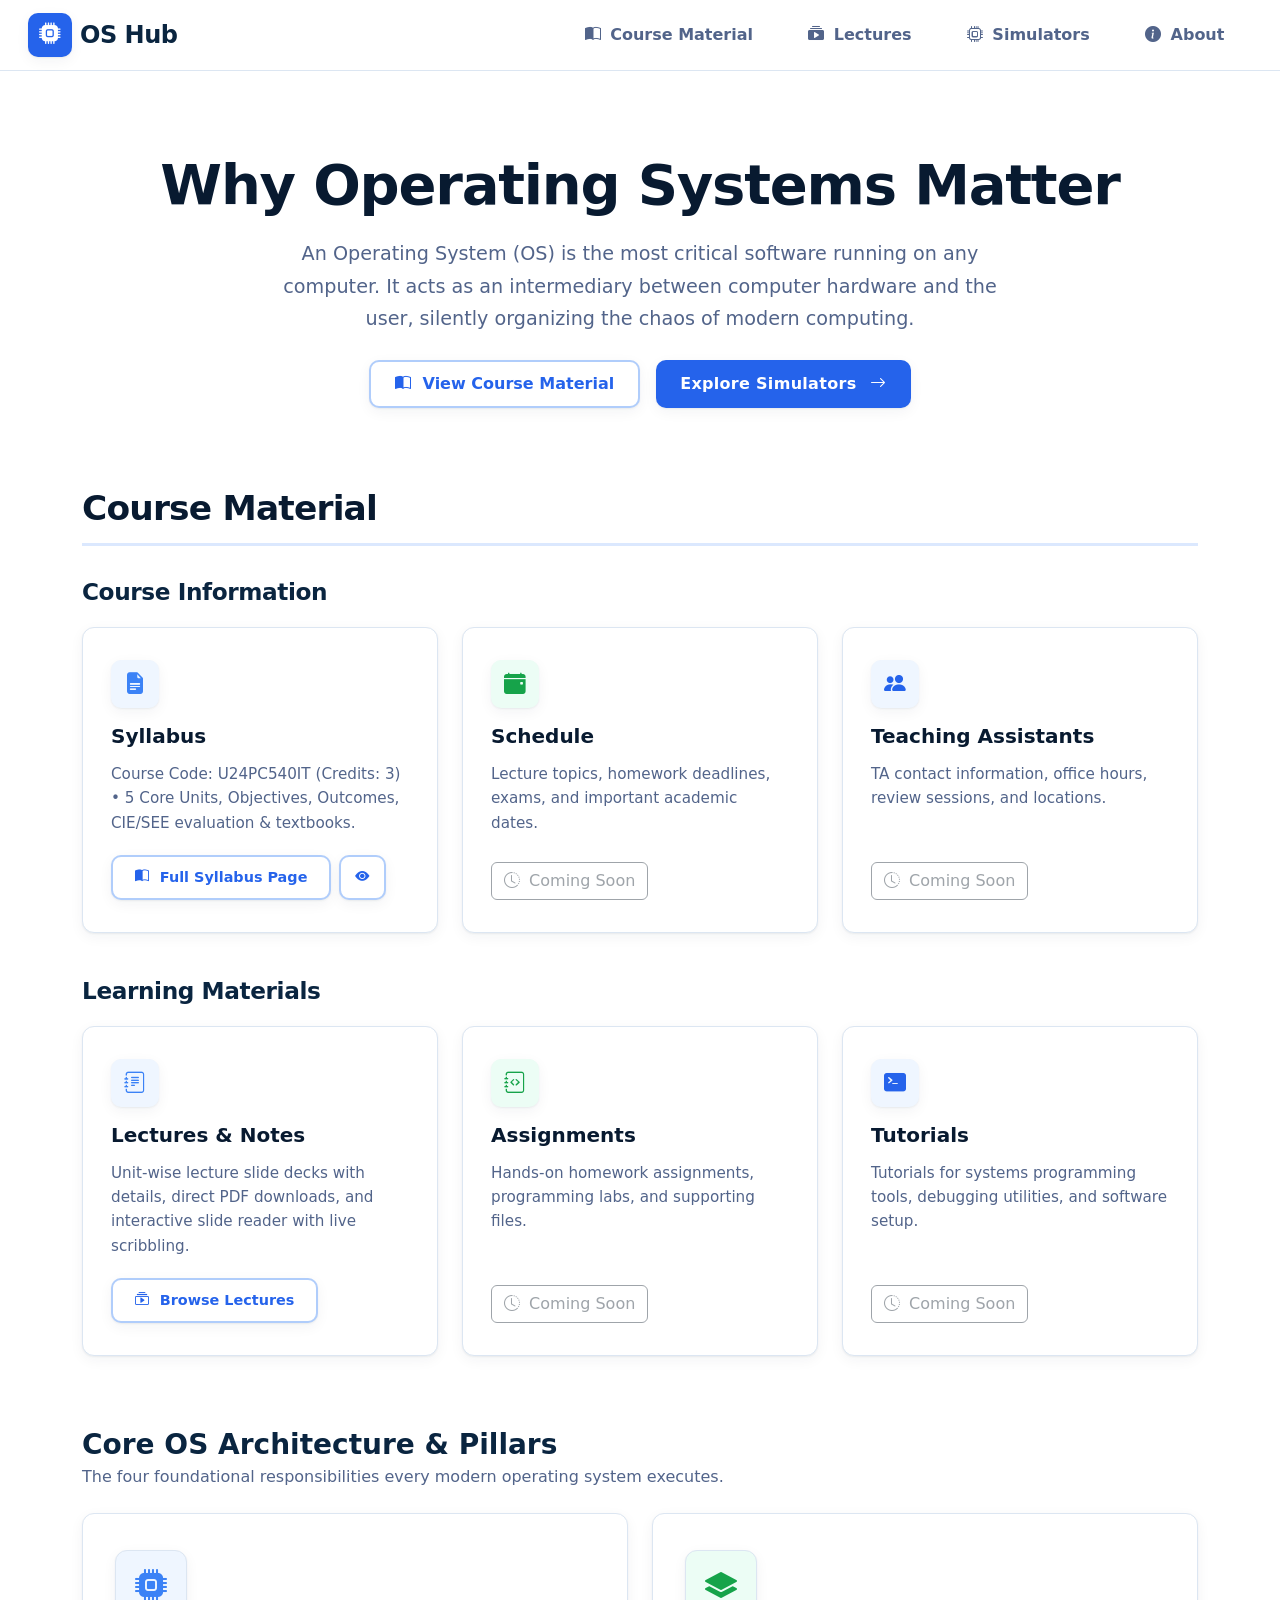
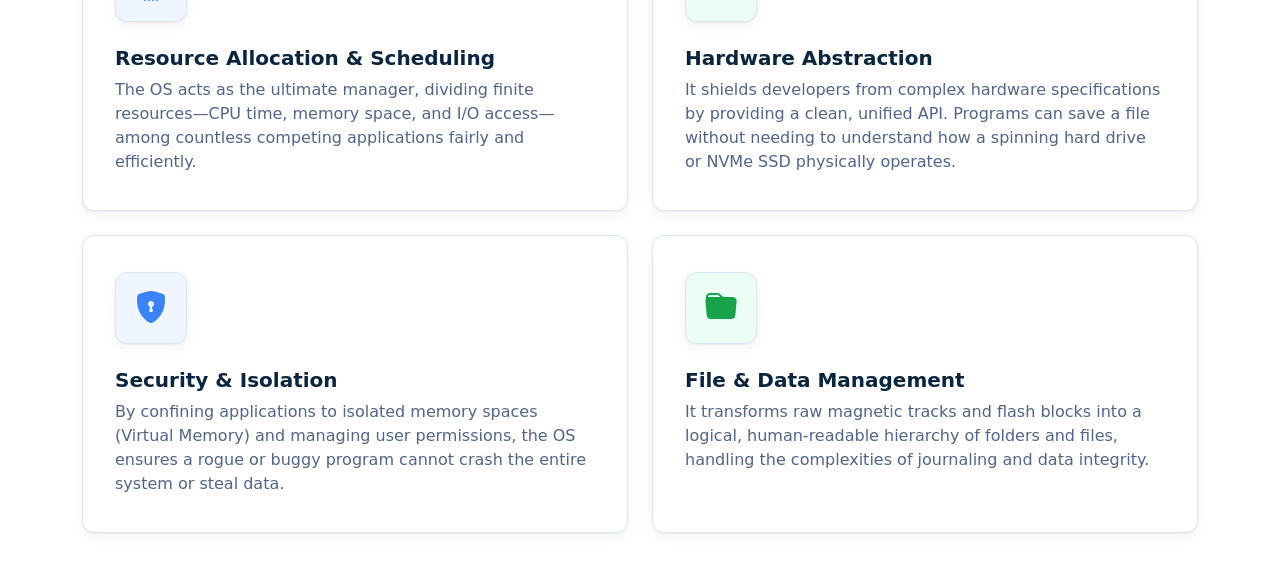
==== index.html @ 344d6582 "fix: keep master's About-modal rgba so the PR merges clean The merge normalized the nav commit's Abo" ====
<!DOCTYPE html>
<html lang="en">

<head>
    <meta charset="UTF-8">
    <meta name="viewport" content="width=device-width, initial-scale=1.0">
    <title>OS EduHub - Master Operating Systems</title>
    <!-- Bootstrap 5 CSS -->
    <link href="vendor/bootstrap/bootstrap.min.css" rel="stylesheet">
    <link rel="stylesheet" href="design.css">
    <!-- Bootstrap Icons -->
    <link rel="stylesheet" href="vendor/bootstrap-icons/bootstrap-icons.min.css">

    <!-- Google Fonts: Inter -->
    <link rel="preconnect" href="https://fonts.googleapis.com">
    <link rel="preconnect" href="https://fonts.gstatic.com" crossorigin>
    <link href="https://fonts.googleapis.com/css2?family=Plus+Jakarta+Sans:wght@400;500;600;700;800&display=swap" rel="stylesheet">

    <style>
        :root {
            /* Claymorphism Matte Pastel Palette */
            --clay-bg: #FFFFFF;
            --clay-surface: #ffffff;
            --clay-surface-soft: #F8FAFF;
            
            --clay-primary: #3B82F6;
            --clay-primary-light: #EFF6FF;
            --clay-primary-dark: #1D4ED8;
            
            --clay-mint: #16A34A;
            --clay-mint-light: #ECFDF5;
            --clay-mint-dark: #15803D;
            
            --clay-pink: #2563EB;
            --clay-pink-light: #EFF6FF;
            --clay-pink-dark: #1E40AF;
            
            --clay-purple: #2563EB;
            --clay-purple-light: #EFF6FF;
            
            --clay-amber: #2563EB;
            --clay-amber-light: #EFF6FF;

            --text-main: #0A2540;
            --text-muted: #52648A;

            /* Canonical Clay Shadows */
            --clay-shadow-card: 0 1px 2px rgba(10, 37, 64, 0.06), 0 4px 14px rgba(10, 37, 64, 0.05);

            --clay-shadow-card-hover: 0 1px 2px rgba(10, 37, 64, 0.06), 0 4px 14px rgba(10, 37, 64, 0.05);

            --clay-shadow-btn: 0 1px 2px rgba(10, 37, 64, 0.06), 0 4px 14px rgba(10, 37, 64, 0.05);

            --clay-shadow-btn-hover: 0 1px 2px rgba(10, 37, 64, 0.06), 0 4px 14px rgba(10, 37, 64, 0.05);

            --clay-shadow-btn-pressed: 0 1px 2px rgba(10, 37, 64, 0.06), 0 4px 14px rgba(10, 37, 64, 0.05);

            --clay-shadow-sunken: 0 1px 2px rgba(10, 37, 64, 0.06), 0 4px 14px rgba(10, 37, 64, 0.05);
        }

        body {
            background-color: var(--clay-bg);
            background-image: 
                none,
                none,
                none;
            background-attachment: fixed;
            font-family: 'Inter', 'Segoe UI', system-ui, -apple-system, sans-serif;
            min-height: 100vh;
            display: flex;
            flex-direction: column;
            margin: 0;
            padding: 0;
            color: var(--text-main);
        }

        /* Plush Rounded Clay Navbar */
        .glass-nav {
            background: #ffffff;
            border-radius: 0;
            margin: 0;
            max-width: none;
            padding: 0.85rem 2rem;
            border: none;
            border-bottom: 1px solid #DCE6F2;
            box-shadow: none;
            position: sticky;
            top: 0;
            z-index: 1000;
        }

        .brand-icon {
            background: #2563EB;
            color: #ffffff;
            width: 44px;
            height: 44px;
            border-radius: 10px;
            display: inline-flex;
            align-items: center;
            justify-content: center;
            font-size: 1.35rem;
            box-shadow: 0 1px 2px rgba(10, 37, 64, 0.06), 0 4px 14px rgba(10, 37, 64, 0.05);
        }

                .brand-text {
            font-weight: 800;
            color: #0A2540;
            letter-spacing: -0.5px;
        }

        .glass-nav-toggler {
            background: #F8FAFF;
            border: 1px solid #DCE6F2;
            border-radius: 10px;
            padding: 0.45rem 0.75rem;
            color: #2563EB;
            display: inline-flex;
            align-items: center;
            justify-content: center;
            box-shadow: 0 1px 2px rgba(10, 37, 64, 0.06), 0 4px 14px rgba(10, 37, 64, 0.05);
            transition: all 0.2s cubic-bezier(0.2, 0, 0, 1);
        }

        .glass-nav-toggler:hover, .glass-nav-toggler:focus {
            transform: translateY(-2px);
            background: #ffffff;
            color: #1D4ED8;
            box-shadow: 0 1px 2px rgba(10, 37, 64, 0.06), 0 4px 14px rgba(10, 37, 64, 0.05);
            outline: none;
        }

        .nav-pills .nav-link {
            color: var(--text-muted);
            font-weight: 700;
            border-radius: 10px;
            padding: 0.6rem 1.35rem;
            transition: all 0.25s cubic-bezier(0.2, 0, 0, 1);
            margin: 0 0.25rem;
            cursor: pointer;
            border: 2px solid transparent;
            background: transparent;
        }

        .nav-pills .nav-link:hover {
            color: #2563EB;
            background: #F8FAFF;
            box-shadow: 0 1px 2px rgba(10, 37, 64, 0.06), 0 4px 14px rgba(10, 37, 64, 0.05);
            transform: translateY(-2px);
        }

        .nav-pills .nav-link.active {
            background: #2563EB;
            color: #ffffff;
            border: 1px solid #DCE6F2;
            box-shadow: 0 1px 2px rgba(10, 37, 64, 0.06), 0 4px 14px rgba(10, 37, 64, 0.05);
            transform: translateY(-2px);
        }

        /* Plush Clay Cards */
        .glass-card {
            background: var(--clay-surface);
            border-radius: 12px;
            padding: 2.25rem 2rem;
            border: 1px solid #DCE6F2;
            box-shadow: 0 1px 2px rgba(10, 37, 64, 0.06), 0 4px 14px rgba(10, 37, 64, 0.05);
            height: 100%;
            display: flex;
            flex-direction: column;
            position: relative;
            overflow: hidden;
            transition: all 0.35s cubic-bezier(0.2, 0, 0, 1);
        }

        .glass-card.interactive:hover {
            transform: translateY(-2px);
            box-shadow: 0 2px 4px rgba(10, 37, 64, 0.08), 0 10px 24px rgba(10, 37, 64, 0.09);
            cursor: pointer;
        }

        /* Tactile Clay Buttons */
        .glass-btn-primary {
            background: #2563EB;
            color: #ffffff;
            border: none;
            border-radius: 10px;
            padding: 0.75rem 1.6rem;
            font-weight: 700;
            letter-spacing: 0.3px;
            box-shadow: 0 1px 2px rgba(10, 37, 64, 0.06), 0 4px 14px rgba(10, 37, 64, 0.05);
            transition: all 0.25s cubic-bezier(0.2, 0, 0, 1);
            width: 100%;
            display: inline-flex;
            align-items: center;
            justify-content: center;
        }

        .glass-btn-primary:hover {
            background: #1D4ED8;
            color: #ffffff;
            transform: translateY(-2px);
            box-shadow: 0 1px 2px rgba(10, 37, 64, 0.06), 0 4px 14px rgba(10, 37, 64, 0.05);
        }

        .glass-btn-primary:active {
            transform: translateY(2px) scale(0.97);
            box-shadow: 0 1px 2px rgba(10, 37, 64, 0.06), 0 4px 14px rgba(10, 37, 64, 0.05);
        }

        /* Sunken Tactile Locked Button */
        .glass-btn-locked {
            background: #FFFFFF;
            border: none;
            color: #7A8DB0;
            border-radius: 10px;
            padding: 0.75rem 1.6rem;
            font-weight: 700;
            width: 100%;
            box-shadow: 0 1px 2px rgba(10, 37, 64, 0.06), 0 4px 14px rgba(10, 37, 64, 0.05);
            pointer-events: none;
        }

        /* Puffy Clay Icon Containers */
        .card-icon-container {
            width: 72px;
            height: 72px;
            border-radius: 12px;
            display: flex;
            align-items: center;
            justify-content: center;
            font-size: 2rem;
            margin-bottom: 1.5rem;
            box-shadow: 0 1px 2px rgba(10, 37, 64, 0.06), 0 4px 14px rgba(10, 37, 64, 0.05);
            border: 1px solid #DCE6F2;
            transition: transform 0.3s cubic-bezier(0.2, 0, 0, 1);
        }

        .glass-card:hover .card-icon-container {
            transform: scale(1) rotate(-3deg);
        }

        .icon-blue {
            background: var(--clay-primary-light);
            color: var(--clay-primary);
        }

        .icon-green {
            background: var(--clay-mint-light);
            color: var(--clay-mint);
        }

        .icon-pink {
            background: var(--clay-pink-light);
            color: var(--clay-pink);
        }

        .icon-purple {
            background: var(--clay-purple-light);
            color: var(--clay-purple);
        }

        .icon-amber {
            background: var(--clay-amber-light);
            color: var(--clay-amber);
        }

        /* Inflated Clay Pill Badge */
        .badge-coming-soon {
            background: var(--clay-pink-light);
            color: var(--clay-pink-dark);
            border: none;
            font-size: 0.72rem;
            padding: 0.45rem 0.95rem;
            border-radius: 9999px;
            font-weight: 800;
            letter-spacing: 0.6px;
            text-transform: uppercase;
            box-shadow: 0 1px 2px rgba(10, 37, 64, 0.06), 0 4px 14px rgba(10, 37, 64, 0.05);
        }

        /* SPA Transitions */
        .spa-section {
            animation: fadeIn 0.4s ease-out;
        }

        @keyframes fadeIn {
            from {
                opacity: 0;
                transform: translateY(15px);
            }
            to {
                opacity: 1;
                transform: translateY(0);
            }
        }

        /* Hero Section */
        .hero-section {
            padding: 3.5rem 1rem 3rem;
            text-align: center;
        }

        .hero-title {
            font-weight: 900;
            color: #081A30;
            letter-spacing: -1.2px;
            margin-bottom: 1.25rem;
        }

        .hero-subtitle {
            color: var(--text-muted);
            font-size: 1.2rem;
            max-width: 720px;
            margin: 0 auto;
            line-height: 1.7;
        }

        /* Plush Clay Modal */
        .glass-modal-content {
            background: #ffffff;
            border-radius: 12px;
            border: 1px solid #DCE6F2;
            box-shadow: 0 1px 2px rgba(10, 37, 64, 0.06), 0 4px 14px rgba(10, 37, 64, 0.05);
        }

        .modal-backdrop.show {
            opacity: 0.35;
        }

        /* Mobile Navbar & Responsive Enhancements */
        @media (max-width: 991.98px) {
            .glass-nav {
                margin: 0;
                padding: 0.55rem 1rem;
                border-radius: 0;
                border: none;
                border-bottom: 1px solid #DCE6F2;
                box-shadow: none;
            }

            .navbar-collapse {
                background: #ffffff;
                border: 2px solid rgba(37, 99, 235, 0.12);
                border-radius: 10px;
                padding: 0.85rem;
                margin-top: 0.75rem;
                box-shadow: 0 1px 2px rgba(10, 37, 64, 0.06), 0 4px 14px rgba(10, 37, 64, 0.05);
            }

            .nav-pills {
                display: flex;
                flex-direction: column;
                gap: 0.35rem;
                width: 100%;
            }

            .nav-pills .nav-link {
                width: 100%;
                text-align: left;
                padding: 0.7rem 1rem;
                border-radius: 10px;
                display: flex;
                align-items: center;
                font-size: 0.93rem;
                margin: 0;
                background: #F8FAFF;
                box-shadow: 0 1px 2px rgba(10, 37, 64, 0.06), 0 4px 14px rgba(10, 37, 64, 0.05);
                color: #3E4F6E;
                border: 2px solid transparent;
                transform: none !important;
                transition: background 0.18s ease, color 0.18s ease;
            }

            .nav-pills .nav-link:hover {
                background: #EFF6FF;
                color: #2563EB;
                box-shadow: 0 1px 2px rgba(10, 37, 64, 0.06), 0 4px 14px rgba(10, 37, 64, 0.05);
                transform: none !important;
            }

            .nav-pills .nav-link.active {
                background: #2563EB;
                color: #ffffff;
                border-color: transparent;
                box-shadow: 0 1px 2px rgba(10, 37, 64, 0.06), 0 4px 14px rgba(10, 37, 64, 0.05);
                transform: none !important;
            }

            .nav-pills .nav-link i {
                font-size: 1.1rem;
                margin-right: 0.65rem !important;
                width: 22px;
                text-align: center;
                flex-shrink: 0;
            }

            .nav-pills .nav-item:last-child a.btn {
                width: 100%;
                justify-content: center;
                border-radius: 10px;
                padding: 0.7rem 1rem;
                margin-top: 0.25rem;
            }
        }

        @media (max-width: 575.98px) {
            .glass-nav {
                margin: 0;
                padding: 0.55rem 1rem;
                border-radius: 0;
                border: none;
                border-bottom: 1px solid #DCE6F2;
                box-shadow: none;
            }

            .brand-text {
                font-size: 1.1rem;
            }

            .brand-icon {
                width: 38px;
                height: 38px;
                font-size: 1.15rem;
                border-radius: 8px;
            }
        }

        /* ========================================= */
        /* Course Material Academic Hierarchy Styles */
        /* ========================================= */
        .level2 {
            margin-top: 2rem;
            margin-bottom: 3.5rem;
        }

        .level2 > h2.anchored {
            font-size: 2.15rem;
            font-weight: 800;
            color: #081A30;
            letter-spacing: -0.8px;
            margin-bottom: 2rem;
            display: flex;
            align-items: center;
            position: relative;
            padding-bottom: 0.85rem;
            border-bottom: 3px solid rgba(59, 130, 246, 0.18);
        }

        .level3 {
            margin-bottom: 2.75rem;
        }

        .level3 > h3.anchored {
            font-size: 1.45rem;
            font-weight: 800;
            color: #0A2540;
            margin-bottom: 1.35rem;
            display: flex;
            align-items: center;
            letter-spacing: -0.4px;
        }

        .anchored .anchorjs-link {
            opacity: 0;
            text-decoration: none;
            color: var(--clay-primary);
            font-size: 0.8em;
            margin-left: 0.45rem;
            transition: all 0.2s ease;
            display: inline-flex;
            align-items: center;
            justify-content: center;
        }

        .anchored:hover .anchorjs-link {
            opacity: 0.75;
        }

        .anchored .anchorjs-link:hover {
            opacity: 1;
            transform: scale(1.2);
            color: var(--clay-primary-dark);
        }

        /* CSS Grid layout for .grid and .g-col-* */
        .grid {
            display: grid;
            grid-template-columns: repeat(12, 1fr);
            gap: 1.5rem;
        }

        .g-col-12 {
            grid-column: span 12;
        }

        @media (min-width: 768px) {
            .g-col-md-4 {
                grid-column: span 4;
            }
            .g-col-md-6 {
                grid-column: span 6;
            }
        }

        /* Course Item Card (.level4) */
        .level4 {
            background: var(--clay-surface);
            border-radius: 12px;
            padding: 2rem 1.75rem;
            border: 1px solid #DCE6F2;
            box-shadow: 0 1px 2px rgba(10, 37, 64, 0.06), 0 4px 14px rgba(10, 37, 64, 0.05);
            transition: all 0.35s cubic-bezier(0.2, 0, 0, 1);
            position: relative;
            height: 100%;
        }

        .level4:hover {
            transform: translateY(-6px);
            box-shadow: 0 2px 4px rgba(10, 37, 64, 0.08), 0 10px 24px rgba(10, 37, 64, 0.09);
        }

        .level4 h4.anchored {
            font-size: 1.25rem;
            font-weight: 800;
            color: #081A30;
            margin-bottom: 0.85rem;
            display: flex;
            align-items: center;
            gap: 0.5rem;
        }

        .level4 p {
            color: var(--text-muted);
            font-size: 0.95rem;
            line-height: 1.6;
            margin-bottom: 1.25rem;
        }

        /* Tactile Clay Outline Button (.btn-outline-primary) */
        .btn-outline-primary {
            border: 2px solid rgba(59, 130, 246, 0.4);
            color: #2563EB;
            background: #ffffff;
            border-radius: 10px;
            font-weight: 700;
            font-size: 0.9rem;
            padding: 0.6rem 1.35rem;
            box-shadow: 0 1px 2px rgba(10, 37, 64, 0.06), 0 4px 14px rgba(10, 37, 64, 0.05);
            transition: all 0.25s cubic-bezier(0.2, 0, 0, 1);
            text-decoration: none;
            display: inline-flex;
            align-items: center;
            gap: 0.45rem;
        }

        .btn-outline-primary:hover,
        .btn-outline-primary:focus {
            background: #2563EB;
            border-color: #2563EB;
            color: #ffffff;
            transform: translateY(-2px);
            box-shadow: 0 1px 2px rgba(10, 37, 64, 0.06), 0 4px 14px rgba(10, 37, 64, 0.05);
        }

        .btn-outline-primary:active {
            transform: translateY(1px);
            box-shadow: 0 1px 2px rgba(10, 37, 64, 0.06), 0 4px 14px rgba(10, 37, 64, 0.05);
        }

        .course-card-icon {
            width: 48px;
            height: 48px;
            border-radius: 10px;
            display: inline-flex;
            align-items: center;
            justify-content: center;
            font-size: 1.35rem;
            margin-bottom: 1.25rem;
            box-shadow: 0 1px 2px rgba(10, 37, 64, 0.06), 0 4px 14px rgba(10, 37, 64, 0.05);
        }

        .badge-academic-tag {
            font-size: 0.72rem;
            text-transform: uppercase;
            letter-spacing: 0.5px;
            font-weight: 800;
            padding: 0.35rem 0.75rem;
            border-radius: 9999px;
            background: var(--clay-primary-light);
            color: var(--clay-primary-dark);
            margin-left: auto;
        }

        .modal-body h6 {
            color: #081A30;
            font-weight: 700;
            margin-top: 1rem;
            margin-bottom: 0.5rem;
        }
    </style>
</head>

<body>

    <!-- Header / Navbar -->
    <nav class="navbar navbar-expand-lg glass-nav sticky-top py-2 px-3 mb-4">
        <div class="container-fluid max-w-7xl">
            <a class="navbar-brand d-flex align-items-center gap-2" href="#" onclick="navigateTo('home-section')">
                <div class="brand-icon">
                    <i class="bi bi-cpu-fill"></i>
                </div>
                <div>
                    <span class="brand-text fs-4">OS Hub</span>
                </div>
            </a>

            <button class="navbar-toggler glass-nav-toggler border-0 shadow-none" type="button" data-bs-toggle="collapse"
                data-bs-target="#navbarNav" aria-controls="navbarNav" aria-expanded="false" aria-label="Toggle navigation">
                <i class="bi bi-list fs-2 text-primary"></i>
            </button>

            <div class="collapse navbar-collapse" id="navbarNav">
                <ul class="nav nav-pills ms-auto my-2 my-lg-0" id="mainNav">
                    <li class="nav-item">
                        <a href="syllabus.html" class="nav-link">
                            <i class="bi bi-book-half me-1"></i> Course Material
                        </a>
                    </li>
                    <li class="nav-item">
                        <a href="lectures.html" class="nav-link">
                            <i class="bi bi-collection-play-fill me-1"></i> Lectures
                        </a>
                    </li>
                    <li class="nav-item">
                        <button class="nav-link" data-target="learning-section" onclick="navigateTo('learning-section')">
                            <i class="bi bi-cpu me-1"></i> Simulators
                        </button>
                    </li>
                    <li class="nav-item">
                        <button class="nav-link" data-bs-toggle="modal" data-bs-target="#aboutModal">
                            <i class="bi bi-info-circle-fill me-1"></i> About
                        </button>
                    </li>
                </ul>
            </div>
        </div>
    </nav>

    <!-- Main Content Application Area -->
    <main class="container flex-grow-1 pb-5">

        <!-- ============================================== -->
        <!-- HOME SECTION (Importance of Operating Systems) -->
        <!-- ============================================== -->
        <div id="home-section" class="spa-section">
            <section class="hero-section">
                <h1 class="display-4 hero-title">Why Operating Systems Matter</h1>
                <p class="hero-subtitle">
                    An Operating System (OS) is the most critical software running on any computer. It acts as an
                    intermediary between computer hardware and the user, silently organizing the chaos of modern
                    computing.
                </p>
                <div class="mt-4 d-flex justify-content-center gap-3 flex-wrap">
                    <a href="#course-material" class="btn btn-outline-primary px-4 py-2" style="font-size: 1rem;">
                        <i class="bi bi-book-half me-1"></i> View Course Material
                    </a>
                    <button class="glass-btn-primary d-inline-block w-auto px-4"
                        onclick="navigateTo('learning-section')">
                        Explore Simulators <i class="bi bi-arrow-right ms-2"></i>
                    </button>
                </div>
            </section>

            <!-- ============================================== -->
            <!-- COURSE MATERIAL SECTION (Academic Structure)    -->
            <!-- ============================================== -->
            <section id="course-material" class="level2">
                <h2 class="anchored" data-anchor-id="course-material">Course Material<a class="anchorjs-link" aria-label="Anchor" data-anchorjs-icon="" href="#course-material" style="font: 1em / 1 anchorjs-icons; margin-left: 0.1875em; padding-right: 0.1875em; padding-left: 0.1875em;"><i class="bi bi-link-45deg"></i></a></h2>
                
                <section id="course-information" class="level3">
                    <h3 class="anchored" data-anchor-id="course-information">Course Information<a class="anchorjs-link" aria-label="Anchor" data-anchorjs-icon="" href="#course-information" style="font: 1em / 1 anchorjs-icons; margin-left: 0.1875em; padding-right: 0.1875em; padding-left: 0.1875em;"><i class="bi bi-link-45deg"></i></a></h3>
                    <div class="grid">
                        <section id="syllabus" class="level4 g-col-12 g-col-md-4 d-flex flex-column">
                            <div class="course-card-icon icon-blue mb-3">
                                <i class="bi bi-file-earmark-text-fill"></i>
                            </div>
                            <h4 class="anchored" data-anchor-id="syllabus">Syllabus<a class="anchorjs-link" aria-label="Anchor" data-anchorjs-icon="" href="#syllabus" style="font: 1em / 1 anchorjs-icons; margin-left: 0.1875em; padding-right: 0.1875em; padding-left: 0.1875em;"><i class="bi bi-link-45deg"></i></a></h4>
                            <p>Course Code: U24PC540IT (Credits: 3) • 5 Core Units, Objectives, Outcomes, CIE/SEE evaluation & textbooks.</p>
                            <p class="mt-auto mb-0 d-flex gap-2 flex-wrap">
                                <a href="syllabus.html" class="btn btn-outline-primary mt-auto align-self-start">
                                    <i class="bi bi-book-half me-1"></i> Full Syllabus Page
                                </a>
                                <a href="#syllabusModal" data-bs-toggle="modal" data-bs-target="#syllabusModal" class="btn btn-outline-primary mt-auto align-self-start" style="padding: 0.6rem 0.9rem;" title="Quick Summary">
                                    <i class="bi bi-eye-fill"></i>
                                </a>
                            </p>
                        </section>
                        <section id="schedule" class="level4 g-col-12 g-col-md-4 d-flex flex-column">
                            <div class="course-card-icon icon-green mb-3">
                                <i class="bi bi-calendar-event-fill"></i>
                            </div>
                            <h4 class="anchored" data-anchor-id="schedule">Schedule<a class="anchorjs-link" aria-label="Anchor" data-anchorjs-icon="" href="#schedule" style="font: 1em / 1 anchorjs-icons; margin-left: 0.1875em; padding-right: 0.1875em; padding-left: 0.1875em;"><i class="bi bi-link-45deg"></i></a></h4>
                            <p>Lecture topics, homework deadlines, exams, and important academic dates.</p>
                            <p class="mt-auto mb-0">
                                <button type="button" class="btn btn-outline-secondary disabled mt-auto align-self-start coming-soon-trigger" data-bs-toggle="modal" data-bs-target="#comingSoonModal">
                                    <i class="bi bi-clock-history me-1"></i> Coming Soon
                                </button>
                            </p>
                        </section>
                        <section id="teaching-assistants" class="level4 g-col-12 g-col-md-4 d-flex flex-column">
                            <div class="course-card-icon icon-pink mb-3">
                                <i class="bi bi-people-fill"></i>
                            </div>
                            <h4 class="anchored" data-anchor-id="teaching-assistants">Teaching Assistants<a class="anchorjs-link" aria-label="Anchor" data-anchorjs-icon="" href="#teaching-assistants" style="font: 1em / 1 anchorjs-icons; margin-left: 0.1875em; padding-right: 0.1875em; padding-left: 0.1875em;"><i class="bi bi-link-45deg"></i></a></h4>
                            <p>TA contact information, office hours, review sessions, and locations.</p>
                            <p class="mt-auto mb-0">
                                <button type="button" class="btn btn-outline-secondary disabled mt-auto align-self-start coming-soon-trigger" data-bs-toggle="modal" data-bs-target="#comingSoonModal">
                                    <i class="bi bi-clock-history me-1"></i> Coming Soon
                                </button>
                            </p>
                        </section>
                    </div>
                </section>
                
                <section id="learning-materials" class="level3">
                    <h3 class="anchored" data-anchor-id="learning-materials">Learning Materials<a class="anchorjs-link" aria-label="Anchor" data-anchorjs-icon="" href="#learning-materials" style="font: 1em / 1 anchorjs-icons; margin-left: 0.1875em; padding-right: 0.1875em; padding-left: 0.1875em;"><i class="bi bi-link-45deg"></i></a></h3>
                    <div class="grid">
                        <section id="lectures" class="level4 g-col-12 g-col-md-4 d-flex flex-column">
                            <div class="course-card-icon icon-blue mb-3">
                                <i class="bi bi-journal-text"></i>
                            </div>
                            <h4 class="anchored" data-anchor-id="lectures">Lectures & Notes<a class="anchorjs-link" aria-label="Anchor" data-anchorjs-icon="" href="#lectures" style="font: 1em / 1 anchorjs-icons; margin-left: 0.1875em; padding-right: 0.1875em; padding-left: 0.1875em;"><i class="bi bi-link-45deg"></i></a></h4>
                            <p>Unit-wise lecture slide decks with details, direct PDF downloads, and interactive slide reader with live scribbling.</p>
                            <p class="mt-auto mb-0">
                                <a href="lectures.html" class="btn btn-outline-primary mt-auto align-self-start">
                                    <i class="bi bi-collection-play me-1"></i> Browse Lectures
                                </a>
                            </p>
                        </section>
                        <section id="assignments" class="level4 g-col-12 g-col-md-4 d-flex flex-column">
                            <div class="course-card-icon icon-green mb-3">
                                <i class="bi bi-journal-code"></i>
                            </div>
                            <h4 class="anchored" data-anchor-id="assignments">Assignments<a class="anchorjs-link" aria-label="Anchor" data-anchorjs-icon="" href="#assignments" style="font: 1em / 1 anchorjs-icons; margin-left: 0.1875em; padding-right: 0.1875em; padding-left: 0.1875em;"><i class="bi bi-link-45deg"></i></a></h4>
                            <p>Hands-on homework assignments, programming labs, and supporting files.</p>
                            <p class="mt-auto mb-0">
                                <button type="button" class="btn btn-outline-secondary disabled mt-auto align-self-start coming-soon-trigger" data-bs-toggle="modal" data-bs-target="#comingSoonModal">
                                    <i class="bi bi-clock-history me-1"></i> Coming Soon
                                </button>
                            </p>
                        </section>
                        <section id="tutorials" class="level4 g-col-12 g-col-md-4 d-flex flex-column">
                            <div class="course-card-icon icon-purple mb-3">
                                <i class="bi bi-terminal-fill"></i>
                            </div>
                            <h4 class="anchored" data-anchor-id="tutorials">Tutorials<a class="anchorjs-link" aria-label="Anchor" data-anchorjs-icon="" href="#tutorials" style="font: 1em / 1 anchorjs-icons; margin-left: 0.1875em; padding-right: 0.1875em; padding-left: 0.1875em;"><i class="bi bi-link-45deg"></i></a></h4>
                            <p>Tutorials for systems programming tools, debugging utilities, and software setup.</p>
                            <p class="mt-auto mb-0">
                                <button type="button" class="btn btn-outline-secondary disabled mt-auto align-self-start coming-soon-trigger" data-bs-toggle="modal" data-bs-target="#comingSoonModal">
                                    <i class="bi bi-clock-history me-1"></i> Coming Soon
                                </button>
                            </p>
                        </section>
                    </div>
                </section>
            </section>

            <!-- ============================================== -->
            <!-- CORE OS ARCHITECTURE & PILLARS                 -->
            <!-- ============================================== -->
            <section class="mt-5 pt-3">
                <div class="d-flex align-items-center justify-content-between mb-4">
                    <div>
                        <h3 class="fw-bold text-dark mb-1">Core OS Architecture & Pillars</h3>
                        <p class="text-muted mb-0">The four foundational responsibilities every modern operating system executes.</p>
                    </div>
                </div>

                <div class="row g-4 align-items-stretch">
                    <!-- Use Case 1 -->
                    <div class="col-12 col-md-6">
                        <div class="glass-card interactive">
                            <div class="card-icon-container icon-blue">
                                <i class="bi bi-cpu-fill"></i>
                            </div>
                            <h5 class="fw-bold text-dark mb-2">Resource Allocation & Scheduling</h5>
                            <p class="text-muted mb-0">
                                The OS acts as the ultimate manager, dividing finite resources—CPU time, memory space, and
                                I/O access—among countless competing applications fairly and efficiently.
                            </p>
                        </div>
                    </div>

                    <!-- Use Case 2 -->
                    <div class="col-12 col-md-6">
                        <div class="glass-card interactive">
                            <div class="card-icon-container icon-green">
                                <i class="bi bi-layers-fill"></i>
                            </div>
                            <h5 class="fw-bold text-dark mb-2">Hardware Abstraction</h5>
                            <p class="text-muted mb-0">
                                It shields developers from complex hardware specifications by providing a clean, unified
                                API. Programs can save a file without needing to understand how a spinning hard drive or
                                NVMe SSD physically operates.
                            </p>
                        </div>
                    </div>

                    <!-- Use Case 3 -->
                    <div class="col-12 col-md-6">
                        <div class="glass-card interactive">
                            <div class="card-icon-container icon-blue">
                                <i class="bi bi-shield-lock-fill"></i>
                            </div>
                            <h5 class="fw-bold text-dark mb-2">Security & Isolation</h5>
                            <p class="text-muted mb-0">
                                By confining applications to isolated memory spaces (Virtual Memory) and managing user
                                permissions, the OS ensures a rogue or buggy program cannot crash the entire system or steal
                                data.
                            </p>
                        </div>
                    </div>

                    <!-- Use Case 4 -->
                    <div class="col-12 col-md-6">
                        <div class="glass-card interactive">
                            <div class="card-icon-container icon-green">
                                <i class="bi bi-folder-fill"></i>
                            </div>
                            <h5 class="fw-bold text-dark mb-2">File & Data Management</h5>
                            <p class="text-muted mb-0">
                                It transforms raw magnetic tracks and flash blocks into a logical, human-readable hierarchy
                                of folders and files, handling the complexities of journaling and data integrity.
                            </p>
                        </div>
                    </div>
                </div>
            </section>
        </div>

        <!-- ============================================== -->
        <!-- LEARNING SECTION (Interactive Modules)         -->
        <!-- ============================================== -->
        <div id="learning-section" class="spa-section d-none">
            <section class="hero-section pb-4">
                <h2 class="display-5 hero-title">Interactive Learning Modules</h2>
                <p class="hero-subtitle">
                    Select a topic below to visualize and interact with core OS algorithms in real-time.
                </p>
            </section>

            <!-- Modules Grid -->
            <div class="row g-4 align-items-stretch justify-content-center">
                <!-- Module 1: CPU Scheduling (Active) -->
                <div class="col-12 col-md-6 col-lg-4">
                    <div class="glass-card interactive" onclick="window.location.href='cpu_schedule.html'">
                        <div class="d-flex justify-content-between align-items-start mb-2">
                            <div class="card-icon-container icon-blue">
                                <i class="bi bi-diagram-3-fill"></i>
                            </div>
                        </div>
                        <h5 class="fw-bold text-dark mb-2">CPU Scheduling</h5>
                        <p class="text-muted small flex-grow-1 mb-4">
                            Interactive visual simulation of FCFS, SJF, SRTF, Priority, and Round Robin algorithms.
                        </p>
                        <button class="glass-btn-primary mt-auto"
                            onclick="event.stopPropagation(); window.location.href='cpu_schedule.html'">
                            Launch Simulator
                        </button>
                    </div>
                </div>

                <!-- Module 2: Page Replacement Simulator -->
                <div class="col-12 col-md-6 col-lg-4">
                    <div class="glass-card interactive" onclick="window.location.href='page_replacement.html'">
                        <div class="d-flex justify-content-between align-items-start mb-2">
                            <div class="card-icon-container icon-green">
                                <i class="bi bi-memory"></i>
                            </div>
                        </div>
                        <h5 class="fw-bold text-dark mb-2">Page Replacement</h5>
                        <p class="text-muted small flex-grow-1 mb-4">
                            Simulate FIFO, LRU, MRU, Optimal & LFU page replacement algorithms with step-by-step frame matrices.
                        </p>
                        <button class="glass-btn-primary mt-auto" onclick="event.stopPropagation(); window.location.href='page_replacement.html'">
                            Launch Simulator
                        </button>
                    </div>
                </div>

                <!-- Module 3: Contiguous Memory Allocation Simulator -->
                <div class="col-12 col-md-6 col-lg-4">
                    <div class="glass-card interactive" onclick="window.location.href='memory_allocation.html'">
                        <div class="d-flex justify-content-between align-items-start mb-2">
                            <div class="card-icon-container icon-purple">
                                <i class="bi bi-grid-1x2-fill"></i>
                            </div>
                        </div>
                        <h5 class="fw-bold text-dark mb-2">Contiguous Memory</h5>
                        <p class="text-muted small flex-grow-1 mb-4">
                            Compare First Fit, Best Fit and Worst Fit with an interactive memory map, fragmentation metrics and step playback.
                        </p>
                        <button class="glass-btn-primary mt-auto"
                            onclick="event.stopPropagation(); window.location.href='memory_allocation.html'">
                            Launch Simulator
                        </button>
                    </div>
                </div>

                <!-- Module 4: Banker's Algorithm Simulator -->
                <div class="col-12 col-md-6 col-lg-4">
                    <div class="glass-card interactive" onclick="window.location.href='bankers_algorithm.html'">
                        <div class="d-flex justify-content-between align-items-start mb-2">
                            <div class="card-icon-container icon-pink">
                                <i class="bi bi-shield-lock-fill"></i>
                            </div>
                        </div>
                        <h5 class="fw-bold text-dark mb-2">Banker's Algorithm</h5>
                        <p class="text-muted small flex-grow-1 mb-4">
                            Test deadlock avoidance with editable Allocation, Max and Need matrices, safety sequences and live resource requests.
                        </p>
                        <button class="glass-btn-primary mt-auto"
                            onclick="event.stopPropagation(); window.location.href='bankers_algorithm.html'">
                            Launch Simulator
                        </button>
                    </div>
                </div>

                <!-- Module 5: Disk Scheduling Simulator -->
                <div class="col-12 col-md-6 col-lg-4">
                    <div class="glass-card interactive" onclick="window.location.href='disk_scheduling.html'">
                        <div class="d-flex justify-content-between align-items-start mb-2">
                            <div class="card-icon-container icon-amber">
                                <i class="bi bi-hdd-stack-fill"></i>
                            </div>
                        </div>
                        <h5 class="fw-bold text-dark mb-2">Disk Scheduling</h5>
                        <p class="text-muted small flex-grow-1 mb-4">
                            Visualize FCFS, SSTF, SCAN, C-SCAN, LOOK and C-LOOK head movement with seek charts and a six-algorithm benchmark.
                        </p>
                        <button class="glass-btn-primary mt-auto"
                            onclick="event.stopPropagation(); window.location.href='disk_scheduling.html'">
                            Launch Simulator
                        </button>
                    </div>
                </div>

                <!-- Module 6: Dining Philosophers Simulator -->
                <div class="col-12 col-md-6 col-lg-4">
                    <div class="glass-card interactive" onclick="window.location.href='dining_philosophers.html'">
                        <div class="d-flex justify-content-between align-items-start mb-2">
                            <div class="card-icon-container icon-pink">
                                <i class="bi bi-people-fill"></i>
                            </div>
                        </div>
                        <h5 class="fw-bold text-dark mb-2">Dining Philosophers</h5>
                        <p class="text-muted small flex-grow-1 mb-4">
                            Compare naive, ordered and waiter fork strategies with a live round table, deadlock detection and strategy benchmarking.
                        </p>
                        <button class="glass-btn-primary mt-auto"
                            onclick="event.stopPropagation(); window.location.href='dining_philosophers.html'">
                            Launch Simulator
                        </button>
                    </div>
                </div>

                <!-- Module 7: Readers-Writers Simulator -->
                <div class="col-12 col-md-6">
                    <div class="glass-card interactive" onclick="window.location.href='readers_writers.html'">
                        <div class="d-flex justify-content-between align-items-start mb-2">
                            <div class="card-icon-container icon-blue">
                                <i class="bi bi-arrow-left-right"></i>
                            </div>
                        </div>
                        <h5 class="fw-bold text-dark mb-2">Readers & Writers</h5>
                        <p class="text-muted small flex-grow-1 mb-4">
                            Compare readers preference, writers preference and fair FIFO with live access timelines, waiting queues and starvation detection.
                        </p>
                        <button class="glass-btn-primary mt-auto"
                            onclick="event.stopPropagation(); window.location.href='readers_writers.html'">
                            Launch Simulator
                        </button>
                    </div>
                </div>

                <!-- Module 8: OS Interviews -->
                <div class="col-12 col-md-6">
                    <div class="glass-card interactive coming-soon-trigger">
                        <div class="d-flex justify-content-between align-items-start mb-2">
                            <div class="card-icon-container icon-green">
                                <i class="bi bi-patch-question-fill"></i>
                            </div>
                            <span class="badge-coming-soon">Coming Soon</span>
                        </div>
                        <h5 class="fw-bold text-dark mb-2">OS Interview Q&amp;A</h5>
                        <p class="text-muted small flex-grow-1 mb-4">
                            Curated collection of the top 50 most frequently asked operating systems interview
                            questions.
                        </p>
                        <button class="glass-btn-locked mt-auto">
                            <i class="bi bi-lock-fill me-1"></i> Locked
                        </button>
                    </div>
                </div>
            </div>
        </div>
    </main>

    <!-- ============================================== -->
    <!-- COURSE MATERIAL INTERACTIVE MODALS             -->
    <!-- ============================================== -->

    <!-- Syllabus Modal -->
    <div class="modal fade" id="syllabusModal" tabindex="-1" aria-hidden="true">
        <div class="modal-dialog modal-dialog-centered modal-xl">
            <div class="modal-content glass-modal-content border-0">
                <div class="modal-header border-0 pb-0">
                    <div class="d-flex align-items-center gap-3">
                        <div class="course-card-icon icon-blue mb-0">
                            <i class="bi bi-file-earmark-text-fill"></i>
                        </div>
                        <div>
                            <div class="d-flex align-items-center gap-2 flex-wrap mb-1">
                                <h4 class="fw-bold text-dark mb-0">OPERATING SYSTEMS</h4>
                                <span class="badge bg-primary-subtle text-primary font-monospace border border-primary-subtle">U24PC540IT</span>
                                <span class="badge bg-success-subtle text-success font-monospace border border-success-subtle">Credits: 3</span>
                            </div>
                            <p class="text-muted small mb-0">L:T:P (Hrs./week): <strong>3:0:0</strong> &bull; CIE: <strong>40 Marks</strong> &bull; SEE: <strong>60 Marks</strong> (Duration: 3 Hours)</p>
                        </div>
                    </div>
                    <button type="button" class="btn-close shadow-none" data-bs-dismiss="modal" aria-label="Close"></button>
                </div>
                <div class="modal-body py-4 px-4 px-md-5">
                    <!-- Objectives & Outcomes Grid -->
                    <div class="row g-3 mb-4">
                        <div class="col-12 col-lg-5">
                            <div class="p-3 rounded-4 bg-light border h-100">
                                <h6 class="fw-bold text-dark mb-2"><i class="bi bi-bullseye text-primary me-2"></i>Course Objectives</h6>
                                <ol class="text-muted small ps-3 mb-0" style="line-height: 1.7;">
                                    <li class="mb-1">Demonstrate the principles of modern operating systems and functionalities.</li>
                                    <li>Discuss the services of major operating systems such as Windows and Linux.</li>
                                </ol>
                            </div>
                        </div>
                        <div class="col-12 col-lg-7">
                            <div class="p-3 rounded-4 bg-light border h-100">
                                <h6 class="fw-bold text-dark mb-2"><i class="bi bi-trophy-fill text-success me-2"></i>Course Outcomes (COs)</h6>
                                <ul class="text-muted small list-unstyled mb-0" style="line-height: 1.6;">
                                    <li class="mb-1"><span class="badge bg-primary text-white font-monospace me-1">CO1</span> Understand OS functionalities, processes, threads, and evaluate CPU scheduling algorithms.</li>
                                    <li class="mb-1"><span class="badge bg-primary text-white font-monospace me-1">CO2</span> Apply contiguous & non-contiguous techniques for main memory management.</li>
                                    <li class="mb-1"><span class="badge bg-primary text-white font-monospace me-1">CO3</span> Design solutions for classical synchronization problems and deadlock strategies.</li>
                                    <li class="mb-1"><span class="badge bg-primary text-white font-monospace me-1">CO4</span> Implement techniques for file organization, I/O operation, and system protection.</li>
                                    <li><span class="badge bg-primary text-white font-monospace me-1">CO5</span> Compare and contrast key features of Windows, Linux, and Android OS.</li>
                                </ul>
                            </div>
                        </div>
                    </div>

                    <!-- 5 Units Overview Accordion / List -->
                    <h6 class="fw-bold text-dark mb-3"><i class="bi bi-journal-bookmark-fill text-primary me-2"></i>Unit-by-Unit Overview</h6>
                    <div class="row g-3 mb-4">
                        <div class="col-12 col-md-6 col-lg-4">
                            <div class="p-3 rounded-4 bg-white border h-100">
                                <span class="badge bg-primary-subtle text-primary font-monospace mb-2">UNIT - I</span>
                                <div class="fw-bold text-dark small mb-1">Introduction & Process Management</div>
                                <p class="text-muted small mb-2">OS functionalities, system calls, boot. Process concept, threads, uniprocessor scheduling, multiprocessor/real-time scheduling.</p>
                                <a href="cpu_schedule.html" class="btn btn-sm btn-outline-primary py-1 px-2" style="font-size: 0.78rem;">Launch CPU Simulator</a>
                            </div>
                        </div>
                        <div class="col-12 col-md-6 col-lg-4">
                            <div class="p-3 rounded-4 bg-white border h-100">
                                <span class="badge bg-success-subtle text-success font-monospace mb-2">UNIT - II</span>
                                <div class="fw-bold text-dark small mb-1">Memory & Virtual Memory</div>
                                <p class="text-muted small mb-2">Swapping, contiguous allocation, paging, segmentation. Demand paging, page replacement (FIFO, LRU, Optimal), thrashing, kernel memory.</p>
                                <a href="page_replacement.html" class="btn btn-sm btn-outline-primary py-1 px-2" style="font-size: 0.78rem;">Launch Paging Simulator</a>
                            </div>
                        </div>
                        <div class="col-12 col-md-6 col-lg-4">
                            <div class="p-3 rounded-4 bg-white border h-100">
                                <span class="badge bg-danger-subtle text-danger font-monospace mb-2">UNIT - III</span>
                                <div class="fw-bold text-dark small mb-1">Process Sync & Deadlocks</div>
                                <p class="text-muted small mb-2">IPC, Peterson's solution, Bakery algorithm, semaphores, monitors, classical sync problems. Deadlock prevention, avoidance (Banker's Algorithm), recovery.</p>
                                <div class="d-flex flex-wrap gap-1">
                                    <a href="bankers_algorithm.html" class="btn btn-sm btn-outline-primary py-1 px-2" style="font-size: 0.78rem;">Banker's</a>
                                    <a href="dining_philosophers.html" class="btn btn-sm btn-outline-danger py-1 px-2" style="font-size: 0.78rem;">Dining Philosophers</a>
                                    <a href="readers_writers.html" class="btn btn-sm btn-outline-primary py-1 px-2" style="font-size: 0.78rem;">Readers–Writers</a>
                                </div>
                            </div>
                        </div>
                        <div class="col-12 col-md-6 col-lg-6">
                            <div class="p-3 rounded-4 bg-white border h-100">
                                <span class="badge bg-warning-subtle text-warning font-monospace mb-2">UNIT - IV</span>
                                <div class="fw-bold text-dark small mb-1">Storage and I/O Management</div>
                                <p class="text-muted small mb-2">File concepts, mounting, directory structures, allocation methods, free space. Disk structure, RAID levels, disk scheduling (FCFS, SSTF, SCAN, C-SCAN, LOOK, C-LOOK), protection domain & access matrix.</p>
                                <a href="disk_scheduling.html" class="btn btn-sm btn-outline-primary py-1 px-2" style="font-size: 0.78rem;">Launch Disk Simulator</a>
                            </div>
                        </div>
                        <div class="col-12 col-md-12 col-lg-6">
                            <div class="p-3 rounded-4 bg-white border h-100">
                                <span class="badge bg-purple-subtle text-primary font-monospace mb-2">UNIT - V</span>
                                <div class="fw-bold text-dark small mb-1">Case Studies: Windows, Linux & Android</div>
                                <p class="text-muted small mb-0">Windows 10 (Design, subsystems, NTFS). Linux (Kernel modules, CFS scheduler, VFS, IPC). Android OS (Software stack, activity lifecycle, intents, UI Material Design).</p>
                            </div>
                        </div>
                    </div>

                    <!-- Evaluation Break-up -->
                    <h6 class="fw-bold text-dark mb-2"><i class="bi bi-pie-chart-fill text-primary me-2"></i>Break-up of CIE (40 Marks) & SEE (60 Marks)</h6>
                    <div class="row g-2 mb-3">
                        <div class="col-6 col-md-3">
                            <div class="p-2 text-center rounded-3 bg-light border">
                                <div class="fw-bold text-primary fs-5">30 Marks</div>
                                <div class="small fw-semibold text-dark">2 Internal Tests</div>
                                <div class="small text-muted" style="font-size: 0.75rem;">Duration: 90 Minutes</div>
                            </div>
                        </div>
                        <div class="col-6 col-md-3">
                            <div class="p-2 text-center rounded-3 bg-light border">
                                <div class="fw-bold text-success fs-5">05 Marks</div>
                                <div class="small fw-semibold text-dark">3 Assignments</div>
                                <div class="small text-muted" style="font-size: 0.75rem;">Max 5 Marks each</div>
                            </div>
                        </div>
                        <div class="col-6 col-md-3">
                            <div class="p-2 text-center rounded-3 bg-light border">
                                <div class="fw-bold text-warning fs-5">05 Marks</div>
                                <div class="small fw-semibold text-dark">3 Quizzes</div>
                                <div class="small text-muted" style="font-size: 0.75rem;">Max 5 Marks each</div>
                            </div>
                        </div>
                        <div class="col-6 col-md-3">
                            <div class="p-2 text-center rounded-3 bg-light border">
                                <div class="fw-bold text-danger fs-5">60 Marks</div>
                                <div class="small fw-semibold text-dark">SEE (Semester End)</div>
                                <div class="small text-muted" style="font-size: 0.75rem;">Duration: 3 Hours</div>
                            </div>
                        </div>
                    </div>
                </div>
                <div class="modal-footer border-0 pt-0 justify-content-between">
                    <span class="text-muted small">Course Code: <strong>U24PC540IT</strong></span>
                    <div class="d-flex gap-2">
                        <a href="syllabus.html" class="btn btn-outline-primary">
                            <i class="bi bi-box-arrow-up-right me-1"></i> Open Full Syllabus Page
                        </a>
                        <button type="button" class="btn btn-outline-secondary" data-bs-dismiss="modal">Close</button>
                    </div>
                </div>
            </div>
        </div>
    </div>

    <!-- Schedule Modal -->
    <div class="modal fade" id="scheduleModal" tabindex="-1" aria-hidden="true">
        <div class="modal-dialog modal-dialog-centered modal-lg">
            <div class="modal-content glass-modal-content border-0">
                <div class="modal-header border-0 pb-0">
                    <div class="d-flex align-items-center gap-3">
                        <div class="course-card-icon icon-green mb-0">
                            <i class="bi bi-calendar-event-fill"></i>
                        </div>
                        <div>
                            <h4 class="fw-bold text-dark mb-0">Course Schedule & Lecture Roadmap</h4>
                            <p class="text-muted small mb-0">Aliged with Units I–V of Syllabus U24PC540IT</p>
                        </div>
                    </div>
                    <button type="button" class="btn-close shadow-none" data-bs-dismiss="modal" aria-label="Close"></button>
                </div>
                <div class="modal-body py-4 px-4 px-md-5">
                    <div class="table-responsive">
                        <table class="table table-hover align-middle small mb-0">
                            <thead class="table-light">
                                <tr>
                                    <th>Week</th>
                                    <th>Unit</th>
                                    <th>Lecture Topics & Algorithms</th>
                                    <th>Assessments / Milestones</th>
                                </tr>
                            </thead>
                            <tbody>
                                <tr>
                                    <td class="fw-bold">W1–W3</td>
                                    <td><span class="badge bg-primary-subtle text-primary">UNIT - I</span></td>
                                    <td>OS Functions, System Calls, Process Lifecycle, Threads, Uniprocessor & Real-time Scheduling</td>
                                    <td><span class="badge bg-primary-subtle text-primary">Assignment 1</span></td>
                                </tr>
                                <tr>
                                    <td class="fw-bold">W4–W6</td>
                                    <td><span class="badge bg-success-subtle text-success">UNIT - II</span></td>
                                    <td>Memory Swapping, Paging, TLB, Segmentation, Demand Paging & Page Replacement (FIFO, LRU, Optimal)</td>
                                    <td><span class="badge bg-warning-subtle text-warning">Internal Test 1 (90m)</span></td>
                                </tr>
                                <tr>
                                    <td class="fw-bold">W7–W9</td>
                                    <td><span class="badge bg-danger-subtle text-danger">UNIT - III</span></td>
                                    <td>Process Synchronization (Peterson, Bakery, Semaphores, Monitors) & Deadlocks (Banker's Algorithm)</td>
                                    <td><span class="badge bg-primary-subtle text-primary">Assignment 2 & Quiz 1</span></td>
                                </tr>
                                <tr>
                                    <td class="fw-bold">W10–W12</td>
                                    <td><span class="badge bg-warning-subtle text-warning">UNIT - IV</span></td>
                                    <td>File System Mounting, Directory Structures, Allocation Methods, Disk Scheduling, RAID & Access Matrix</td>
                                    <td><span class="badge bg-warning-subtle text-warning">Internal Test 2 (90m)</span></td>
                                </tr>
                                <tr>
                                    <td class="fw-bold">W13–W14</td>
                                    <td><span class="badge bg-purple-subtle text-primary">UNIT - V</span></td>
                                    <td>Windows 10 Architecture, Linux Kernel & VFS, Android OS Architecture, Activity Lifecycle & UI</td>
                                    <td><span class="badge bg-danger-subtle text-danger">SEE Exam (3 Hours)</span></td>
                                </tr>
                            </tbody>
                        </table>
                    </div>
                </div>
                <div class="modal-footer border-0 pt-0 justify-content-end">
                    <button type="button" class="btn btn-outline-primary" data-bs-dismiss="modal">Close</button>
                </div>
            </div>
        </div>
    </div>

    <!-- Teaching Assistants Modal -->
    <div class="modal fade" id="tasModal" tabindex="-1" aria-hidden="true">
        <div class="modal-dialog modal-dialog-centered modal-lg">
            <div class="modal-content glass-modal-content border-0">
                <div class="modal-header border-0 pb-0">
                    <div class="d-flex align-items-center gap-3">
                        <div class="course-card-icon icon-pink mb-0">
                            <i class="bi bi-people-fill"></i>
                        </div>
                        <div>
                            <h4 class="fw-bold text-dark mb-0">Course Staff & Office Hours</h4>
                            <p class="text-muted small mb-0">Get help with lab implementations, debugging, and theory</p>
                        </div>
                    </div>
                    <button type="button" class="btn-close shadow-none" data-bs-dismiss="modal" aria-label="Close"></button>
                </div>
                <div class="modal-body py-4 px-4 px-md-5">
                    <div class="row g-3">
                        <div class="col-12 col-md-6">
                            <div class="p-3 rounded-4 bg-light border h-100">
                                <h6 class="fw-bold text-primary mb-1"><i class="bi bi-person-fill me-1"></i>Dr. Elena Vance</h6>
                                <div class="text-muted small mb-2">Lead Instructor</div>
                                <p class="small text-muted mb-1"><i class="bi bi-clock me-1"></i><strong>Office Hours:</strong> Tue & Thu 2:00 PM – 4:00 PM</p>
                                <p class="small text-muted mb-0"><i class="bi bi-geo-alt me-1"></i>Turing Hall 402 / Zoom</p>
                            </div>
                        </div>
                        <div class="col-12 col-md-6">
                            <div class="p-3 rounded-4 bg-light border h-100">
                                <h6 class="fw-bold text-primary mb-1"><i class="bi bi-person-badge-fill me-1"></i>Marcus Brody</h6>
                                <div class="text-muted small mb-2">Head Graduate TA (Scheduling & Labs)</div>
                                <p class="small text-muted mb-1"><i class="bi bi-clock me-1"></i><strong>Office Hours:</strong> Mon & Wed 10:00 AM – 12:00 PM</p>
                                <p class="small text-muted mb-0"><i class="bi bi-envelope me-1"></i>marcus.ta@oseduhub.org</p>
                            </div>
                        </div>
                        <div class="col-12 col-md-6">
                            <div class="p-3 rounded-4 bg-light border h-100">
                                <h6 class="fw-bold text-primary mb-1"><i class="bi bi-person-badge me-1"></i>Aisha Khan</h6>
                                <div class="text-muted small mb-2">TA (Concurrency & Virtual Memory)</div>
                                <p class="small text-muted mb-1"><i class="bi bi-clock me-1"></i><strong>Office Hours:</strong> Friday 1:00 PM – 3:30 PM</p>
                                <p class="small text-muted mb-0"><i class="bi bi-envelope me-1"></i>aisha.ta@oseduhub.org</p>
                            </div>
                        </div>
                        <div class="col-12 col-md-6">
                            <div class="p-3 rounded-4 bg-light border h-100">
                                <h6 class="fw-bold text-primary mb-1"><i class="bi bi-chat-left-dots-fill me-1"></i>Discussion Forum</h6>
                                <div class="text-muted small mb-2">Piazza & Discord Community</div>
                                <p class="small text-muted mb-0">Ask questions 24/7. Staff responds within 4 hours during weekdays.</p>
                            </div>
                        </div>
                    </div>
                </div>
                <div class="modal-footer border-0 pt-0 justify-content-end">
                    <button type="button" class="btn btn-outline-primary" data-bs-dismiss="modal">Close</button>
                </div>
            </div>
        </div>
    </div>

    <!-- Lectures Modal -->
    <div class="modal fade" id="lecturesModal" tabindex="-1" aria-hidden="true">
        <div class="modal-dialog modal-dialog-centered modal-lg">
            <div class="modal-content glass-modal-content border-0">
                <div class="modal-header border-0 pb-0">
                    <div class="d-flex align-items-center gap-3">
                        <div class="course-card-icon icon-blue mb-0">
                            <i class="bi bi-easel-fill"></i>
                        </div>
                        <div>
                            <h4 class="fw-bold text-dark mb-0">Lecture Slides & Materials</h4>
                            <p class="text-muted small mb-0">Comprehensive module decks with annotated explanations</p>
                        </div>
                    </div>
                    <button type="button" class="btn-close shadow-none" data-bs-dismiss="modal" aria-label="Close"></button>
                </div>
                <div class="modal-body py-4 px-4 px-md-5">
                    <div class="list-group list-group-flush">
                        <div class="list-group-item d-flex flex-wrap justify-content-between align-items-center bg-transparent py-3 border-bottom gap-2">
                            <div>
                                <h6 class="fw-bold mb-1"><span class="badge bg-primary-subtle text-primary me-2">Unit I</span>Introduction & Process Management</h6>
                                <p class="text-muted small mb-0">OS functionalities, system calls, system boot, PCB, threads, and uniprocessor scheduling. (8 Decks Available)</p>
                            </div>
                            <div class="d-flex flex-wrap gap-2">
                                <a href="lectures.html?unit=1" class="btn btn-sm btn-outline-primary">
                                    <i class="bi bi-collection-play me-1"></i> View 8 Decks
                                </a>
                                <a href="cpu_schedule.html" class="btn btn-sm btn-outline-primary">CPU Simulator</a>
                            </div>
                        </div>
                        <div class="list-group-item d-flex flex-wrap justify-content-between align-items-center bg-transparent py-3 border-bottom gap-2">
                            <div>
                                <h6 class="fw-bold mb-1"><span class="badge bg-success-subtle text-success me-2">Unit II</span>Memory Management & Virtual Memory</h6>
                                <p class="text-muted small mb-0">Swapping, contiguous allocation, paging, segmentation, demand paging, and page replacement. (6 Decks Available)</p>
                            </div>
                            <div class="d-flex flex-wrap gap-2">
                                <a href="lectures.html?unit=2" class="btn btn-sm btn-outline-success">
                                    <i class="bi bi-collection-play me-1"></i> View 6 Decks
                                </a>
                                <a href="page_replacement.html" class="btn btn-sm btn-outline-success">Page Simulator</a>
                            </div>
                        </div>
                        <div class="list-group-item d-flex flex-wrap justify-content-between align-items-center bg-transparent py-3 border-bottom gap-2">
                            <div>
                                <h6 class="fw-bold mb-1"><span class="badge bg-danger-subtle text-danger me-2">Unit III</span>Process Synchronization & Deadlocks</h6>
                                <p class="text-muted small mb-0">IPC, Peterson's & Bakery algorithms, semaphores, classical synchronization, and Banker's algorithm. (7 Decks Available)</p>
                            </div>
                            <div class="d-flex flex-wrap gap-2">
                                <a href="lectures.html?unit=3" class="btn btn-sm btn-outline-danger">
                                    <i class="bi bi-collection-play me-1"></i> View 7 Decks
                                </a>
                                <a href="bankers_algorithm.html" class="btn btn-sm btn-outline-danger">Banker's</a>
                                <a href="dining_philosophers.html" class="btn btn-sm btn-outline-danger">Dining</a>
                            </div>
                        </div>
                        <div class="list-group-item d-flex flex-wrap justify-content-between align-items-center bg-transparent py-3 border-bottom gap-2">
                            <div>
                                <h6 class="fw-bold mb-1"><span class="badge bg-warning-subtle text-warning me-2">Unit IV</span>Storage and I/O Management</h6>
                                <p class="text-muted small mb-0">File concept, directory mounting, disk structure, FCFS/SSTF/SCAN disk scheduling, and RAID levels. (4 Decks Available)</p>
                            </div>
                            <div class="d-flex flex-wrap gap-2">
                                <a href="lectures.html?unit=4" class="btn btn-sm btn-outline-warning">
                                    <i class="bi bi-collection-play me-1"></i> View 4 Decks
                                </a>
                                <a href="disk_scheduling.html" class="btn btn-sm btn-outline-warning">Disk Simulator</a>
                            </div>
                        </div>
                        <div class="list-group-item d-flex flex-wrap justify-content-between align-items-center bg-transparent py-3 gap-2">
                            <div>
                                <h6 class="fw-bold mb-1"><span class="badge bg-info-subtle text-info me-2">Unit V</span>Operating System Case Studies</h6>
                                <p class="text-muted small mb-0">Windows 10, Linux kernel modules, and Android OS architecture stack and UI lifecycle.</p>
                            </div>
                            <span class="badge bg-light text-muted border px-3 py-2 rounded-pill">In Preparation</span>
                        </div>
                    </div>
                </div>
                <div class="modal-footer border-0 pt-0 justify-content-between">
                    <a href="lecture_notes.html" class="btn btn-outline-primary">
                        <i class="bi bi-pencil-square me-1"></i> Open Interactive Lecture Reader
                    </a>
                    <button type="button" class="btn btn-outline-secondary" data-bs-dismiss="modal">Close</button>
                </div>
            </div>
        </div>
    </div>

    <!-- Assignments Modal -->
    <div class="modal fade" id="assignmentsModal" tabindex="-1" aria-hidden="true">
        <div class="modal-dialog modal-dialog-centered modal-lg">
            <div class="modal-content glass-modal-content border-0">
                <div class="modal-header border-0 pb-0">
                    <div class="d-flex align-items-center gap-3">
                        <div class="course-card-icon icon-green mb-0">
                            <i class="bi bi-journal-code"></i>
                        </div>
                        <div>
                            <h4 class="fw-bold text-dark mb-0">Assignments & Problem Sets</h4>
                            <p class="text-muted small mb-0">Practical systems coding assignments and theoretical problem sets</p>
                        </div>
                    </div>
                    <button type="button" class="btn-close shadow-none" data-bs-dismiss="modal" aria-label="Close"></button>
                </div>
                <div class="modal-body py-4 px-4 px-md-5">
                    <div class="row g-3">
                        <div class="col-12">
                            <div class="p-3 rounded-4 bg-light border">
                                <div class="d-flex justify-content-between align-items-center mb-1">
                                    <h6 class="fw-bold text-dark mb-0">Assignment 1: Custom Unix Shell Implementation</h6>
                                    <span class="badge bg-success-subtle text-success">Released</span>
                                </div>
                                <p class="small text-muted mb-2">Build a lightweight POSIX shell supporting foreground/background execution, pipes (<code>|</code>), and I/O redirection.</p>
                                <span class="small fw-semibold text-primary"><i class="bi bi-calendar3 me-1"></i>Deadline: Week 4</span>
                            </div>
                        </div>
                        <div class="col-12">
                            <div class="p-3 rounded-4 bg-light border">
                                <div class="d-flex justify-content-between align-items-center mb-1">
                                    <h6 class="fw-bold text-dark mb-0">Assignment 2: CPU Scheduling Benchmark Suite</h6>
                                    <span class="badge bg-primary-subtle text-primary">Active</span>
                                </div>
                                <p class="small text-muted mb-2">Implement FCFS, SJF, and Round Robin in C and compare performance metrics on synthetic workloads.</p>
                                <span class="small fw-semibold text-primary"><i class="bi bi-calendar3 me-1"></i>Deadline: Week 7</span>
                            </div>
                        </div>
                        <div class="col-12">
                            <div class="p-3 rounded-4 bg-light border">
                                <div class="d-flex justify-content-between align-items-center mb-1">
                                    <h6 class="fw-bold text-dark mb-0">Assignment 3: Page Replacement & Virtual Memory Simulator</h6>
                                    <span class="badge bg-secondary-subtle text-secondary">Upcoming</span>
                                </div>
                                <p class="small text-muted mb-2">Implement LRU, FIFO, and Optimal algorithms with inverted page tables and dirty-bit tracking.</p>
                                <span class="small fw-semibold text-muted"><i class="bi bi-calendar3 me-1"></i>Deadline: Week 11</span>
                            </div>
                        </div>
                    </div>
                </div>
                <div class="modal-footer border-0 pt-0 justify-content-end">
                    <button type="button" class="btn btn-outline-primary" data-bs-dismiss="modal">Close</button>
                </div>
            </div>
        </div>
    </div>

    <!-- Tutorials Modal -->
    <div class="modal fade" id="tutorialsModal" tabindex="-1" aria-hidden="true">
        <div class="modal-dialog modal-dialog-centered modal-lg">
            <div class="modal-content glass-modal-content border-0">
                <div class="modal-header border-0 pb-0">
                    <div class="d-flex align-items-center gap-3">
                        <div class="course-card-icon icon-purple mb-0">
                            <i class="bi bi-terminal-fill"></i>
                        </div>
                        <div>
                            <h4 class="fw-bold text-dark mb-0">Tutorials & Developer Guides</h4>
                            <p class="text-muted small mb-0">Hands-on tutorials for systems programming tools and environment setup</p>
                        </div>
                    </div>
                    <button type="button" class="btn-close shadow-none" data-bs-dismiss="modal" aria-label="Close"></button>
                </div>
                <div class="modal-body py-4 px-4 px-md-5">
                    <div class="row g-3">
                        <div class="col-12 col-md-6">
                            <div class="p-3 rounded-4 bg-light border h-100">
                                <h6 class="fw-bold text-dark mb-1"><i class="bi bi-cpu text-primary me-1"></i>GDB & Valgrind Masterclass</h6>
                                <p class="small text-muted mb-0">How to inspect stack frames, diagnose segmentation faults, and eliminate memory leaks in C.</p>
                            </div>
                        </div>
                        <div class="col-12 col-md-6">
                            <div class="p-3 rounded-4 bg-light border h-100">
                                <h6 class="fw-bold text-dark mb-1"><i class="bi bi-arrow-repeat text-primary me-1"></i>POSIX Threads (pthreads) Guide</h6>
                                <p class="small text-muted mb-0">Creating threads, passing structs, mutex locking patterns, and condition variables.</p>
                            </div>
                        </div>
                        <div class="col-12 col-md-6">
                            <div class="p-3 rounded-4 bg-light border h-100">
                                <h6 class="fw-bold text-dark mb-1"><i class="bi bi-file-earmark-code text-primary me-1"></i>Makefiles & Build Automation</h6>
                                <p class="small text-muted mb-0">Writing modular Makefiles, dependency rules, compiler flags (<code>-Wall -Wextra -O2</code>).</p>
                            </div>
                        </div>
                        <div class="col-12 col-md-6">
                            <div class="p-3 rounded-4 bg-light border h-100">
                                <h6 class="fw-bold text-dark mb-1"><i class="bi bi-hdd-network text-primary me-1"></i>Linux strace & System Tracing</h6>
                                <p class="small text-muted mb-0">Trace actual kernel system calls executed by your binaries in real-time.</p>
                            </div>
                        </div>
                    </div>
                </div>
                <div class="modal-footer border-0 pt-0 justify-content-end">
                    <button type="button" class="btn btn-outline-primary" data-bs-dismiss="modal">Close</button>
                </div>
            </div>
        </div>
    </div>

    <!-- About OS Hub Modal -->
    <div class="modal fade" id="aboutModal" tabindex="-1" aria-labelledby="aboutModalLabel" aria-hidden="true">
        <div class="modal-dialog modal-dialog-centered modal-lg">
            <div class="modal-content glass-modal-content border-0">
                <div class="modal-header border-0 pb-0">
                    <div class="d-flex align-items-center gap-2">
                        <div class="brand-icon" style="width: 38px; height: 38px; font-size: 1.1rem;">
                            <i class="bi bi-cpu-fill"></i>
                        </div>
                        <h4 class="modal-title fw-bold text-dark mb-0" id="aboutModalLabel">About OS Hub</h4>
                    </div>
                    <button type="button" class="btn-close shadow-none" data-bs-dismiss="modal" aria-label="Close"></button>
                </div>
                <div class="modal-body pt-3 pb-4 px-4 px-md-5">
                    <p class="text-secondary fs-6 mb-4" style="line-height: 1.7;">
                        <strong>OS Hub</strong> is an interactive educational suite designed to help computer science students, educators, and engineers intuitively visualize and master core Operating Systems concepts through tactile simulations, interactive algorithms, and complete courseware.
                    </p>
                    <div class="row g-3 mb-4">
                        <div class="col-12 col-md-6">
                            <div class="p-3 rounded-4" style="background: rgba(67, 108, 245, 0.06); border: 1px solid rgba(67, 108, 245, 0.15);">
                                <h6 class="fw-bold text-primary mb-2"><i class="bi bi-cpu me-1"></i> Interactive Simulators</h6>
                                <p class="small text-muted mb-0">Visual execution, real-time comparisons, and C source code for CPU scheduling, paging, disk algorithms, memory allocation, deadlocks, and synchronization.</p>
                            </div>
                        </div>
                        <div class="col-12 col-md-6">
                            <div class="p-3 rounded-4" style="background: rgba(46, 196, 145, 0.08); border: 1px solid rgba(46, 196, 145, 0.2);">
                                <h6 class="fw-bold text-success mb-2"><i class="bi bi-journal-bookmark-fill me-1"></i> Academic Courseware</h6>
                                <p class="small text-muted mb-0">26 pure PDF lecture decks with high-DPI rendering, slide scribble notes, and full 4-unit curriculum mapping (Course Code: U24PC540IT).</p>
                            </div>
                        </div>
                    </div>
                    <div class="d-flex justify-content-between align-items-center flex-wrap gap-2 pt-2 border-top">
                        <span class="small text-muted font-monospace"><i class="bi bi-check-circle-fill text-success me-1"></i> 100% Offline Capable &bull; Responsive Design</span>
                        <button type="button" class="btn btn-primary px-4 rounded-pill" data-bs-dismiss="modal">Explore OS Hub</button>
                    </div>
                </div>
            </div>
        </div>
    </div>

    <!-- Glassmorphism Coming Soon Modal -->
    <div class="modal fade" id="comingSoonModal" tabindex="-1" aria-hidden="true">
        <div class="modal-dialog modal-dialog-centered">
            <div class="modal-content glass-modal-content border-0">
                <div class="modal-header border-0 pb-0 justify-content-end">
                    <button type="button" class="btn-close shadow-none" data-bs-dismiss="modal"
                        aria-label="Close"></button>
                </div>
                <div class="modal-body text-center pt-0 pb-5 px-4 px-md-5">
                    <div class="d-inline-flex align-items-center justify-content-center mb-4"
                        style="width: 84px; height: 84px; border-radius: 12px; background: var(--clay-primary-light); color: var(--clay-primary); box-shadow: 0 1px 2px rgba(10, 37, 64, 0.06), 0 4px 14px rgba(10, 37, 64, 0.05);">
                        <i class="bi bi-tools fs-1"></i>
                    </div>
                    <h3 class="fw-bold text-dark mb-3">Coming Soon!</h3>
                    <p class="text-muted mb-4 fs-5" style="line-height: 1.6;">
                        We are working hard to build this module. Stay tuned for an interactive and engaging experience!
                    </p>
                    <button type="button" class="glass-btn-primary" data-bs-dismiss="modal">Got it, thanks!</button>
                </div>
            </div>
        </div>
    </div>

    <!-- Bootstrap JS Bundle -->
    <script src="vendor/bootstrap/bootstrap.bundle.min.js"></script>

    <!-- SPA Navigation & Interactions -->
    <script>
        // SPA Navigation Logic
        function navigateTo(sectionId) {
            // Hide all SPA sections
            document.querySelectorAll('.spa-section').forEach(section => {
                section.classList.add('d-none');
            });

            // Show the target section
            const targetSection = document.getElementById(sectionId);
            if (targetSection) {
                targetSection.classList.remove('d-none');
            }

            // Update Navbar Active States
            document.querySelectorAll('#mainNav .nav-link').forEach(link => {
                if (link.hasAttribute('data-target')) {
                    link.classList.remove('active');
                    if (link.getAttribute('data-target') === sectionId) {
                        link.classList.add('active');
                    }
                }
            });

            // Collapse mobile navbar if it's open
            const navbarCollapse = document.getElementById('navbarNav');
            if (window.innerWidth < 992 && navbarCollapse.classList.contains('show')) {
                const bsCollapse = bootstrap.Collapse.getInstance(navbarCollapse) || new bootstrap.Collapse(navbarCollapse);
                bsCollapse.hide();
            }

            // Scroll to top
            window.scrollTo({ top: 0, behavior: 'smooth' });
        }

        document.addEventListener('DOMContentLoaded', () => {
            const comingSoonModal = new bootstrap.Modal(document.getElementById('comingSoonModal'));

            // Check if URL hash requests simulators/learning-section
            if (window.location.hash === '#simulators' || window.location.hash === '#learning-section') {
                navigateTo('learning-section');
            }

            // Attach event listener to all "Coming Soon" triggers
            const triggers = document.querySelectorAll('.coming-soon-trigger');
            triggers.forEach(trigger => {
                trigger.addEventListener('click', (e) => {
                    e.preventDefault();
                    e.stopPropagation(); // Stop event from triggering parent card clicks
                    comingSoonModal.show();
                });
            });
        });
    </script>
</body>

</html>
---- design.css ----
/* ==========================================================================
   OS EduHub — Minimal design system
   Palette: white, blue, green only. No pink, purple, amber, red, orange.
   This file overrides Bootstrap's built-in palette (danger/warning/info
   grays) and Prism's syntax colors so every surface stays in palette.
   Load order: vendor Bootstrap -> design.css -> simulator-theme.css / page styles.
   ========================================================================== */

/* --- Bootstrap palette overrides --------------------------------------- */
.text-danger { color: #1D4ED8 !important; }
.bg-danger { background-color: #2563EB !important; }
.border-danger { border-color: #BFDBFE !important; }
.btn-danger { background-color: #2563EB !important; border-color: #2563EB !important; color: #fff !important; }
.btn-outline-danger { color: #1D4ED8 !important; border-color: #BFDBFE !important; }
.btn-outline-danger:hover { background-color: #2563EB !important; border-color: #2563EB !important; color: #fff !important; }
.badge.bg-danger { background-color: #2563EB !important; }
.alert-danger { background-color: #EFF6FF !important; color: #1E40AF !important; border-color: #BFDBFE !important; }

.text-warning { color: #15803D !important; }
.bg-warning { background-color: #16A34A !important; }
.border-warning { border-color: #86EFAC !important; }
.btn-warning { background-color: #16A34A !important; border-color: #16A34A !important; color: #fff !important; }
.btn-outline-warning { color: #15803D !important; border-color: #86EFAC !important; }
.btn-outline-warning:hover { background-color: #16A34A !important; border-color: #16A34A !important; color: #fff !important; }
.badge.bg-warning { background-color: #16A34A !important; color: #fff !important; }
.alert-warning { background-color: #ECFDF5 !important; color: #15803D !important; border-color: #86EFAC !important; }

.text-info { color: #2563EB !important; }
.bg-info { background-color: #2563EB !important; }
.border-info { border-color: #BFDBFE !important; }
.badge.bg-info { background-color: #2563EB !important; }
.alert-info { background-color: #EFF6FF !important; color: #1E40AF !important; border-color: #BFDBFE !important; }

.text-muted { color: #52648A !important; }
.text-secondary { color: #52648A !important; }
.text-dark { color: #0A2540 !important; }
.text-light { color: #fff !important; }
.text-primary { color: #2563EB !important; }
.text-success { color: #16A34A !important; }
.bg-light { background-color: #F8FAFF !important; }
.bg-secondary { background-color: #DBEAFE !important; }
.bg-primary { background-color: #2563EB !important; }
.bg-success { background-color: #16A34A !important; }
.border-success { border-color: #86EFAC !important; }
.btn-light { background-color: #fff !important; border-color: #DCE6F2 !important; color: #0A2540 !important; }
.btn-outline-info { color: #2563EB !important; border-color: #BFDBFE !important; }
.btn-outline-info:hover { background-color: #2563EB !important; color: #fff !important; }
.btn-outline-success { color: #15803D !important; border-color: #86EFAC !important; }
.btn-outline-success:hover { background-color: #16A34A !important; color: #fff !important; }

/* --- Bootstrap subtle / emphasis variants --------------------------------- */
.bg-primary-subtle { background-color: #EFF6FF !important; }
.border-primary-subtle { border-color: #BFDBFE !important; }
.text-primary-emphasis { color: #1D4ED8 !important; }
.bg-success-subtle { background-color: #ECFDF5 !important; }
.border-success-subtle { border-color: #86EFAC !important; }
.text-success-emphasis { color: #15803D !important; }
.bg-danger-subtle { background-color: #EFF6FF !important; }
.border-danger-subtle { border-color: #BFDBFE !important; }
.text-danger-emphasis { color: #1E40AF !important; }
.bg-warning-subtle { background-color: #ECFDF5 !important; }
.border-warning-subtle { border-color: #86EFAC !important; }
.text-warning-emphasis { color: #15803D !important; }
.bg-info-subtle { background-color: #EFF6FF !important; }
.border-info-subtle { border-color: #BFDBFE !important; }
.text-info-emphasis { color: #1D4ED8 !important; }
.bg-secondary-subtle { background-color: #EAF1FB !important; }
.border-secondary-subtle { border-color: #C7D6EE !important; }
.text-secondary-emphasis { color: #3E4F6E !important; }
.bg-light-subtle { background-color: #F8FAFF !important; }
.text-body-emphasis { color: #0A2540 !important; }
.text-body-secondary { color: #52648A !important; }

/* --- Close button: recolor Bootstrap's black X to blue -------------------- */
.btn-close { filter: invert(22%) sepia(84%) saturate(2200%) hue-rotate(210deg) brightness(96%) contrast(102%); }

/* --- Base --------------------------------------------------------------- */
::selection { background: #DBEAFE; color: #0A2540; }
:focus-visible { outline: 2px solid #2563EB; outline-offset: 2px; }

/* --- Prism syntax highlighting (blue / green / white on deep blue) ------ */
code[class*="language-"], pre[class*="language-"] { color: #DBEAFE; text-shadow: none; }
.token.comment, .token.prolog, .token.doctype, .token.cdata { color: #7A8DB0; }
.token.punctuation { color: #93C5FD; }
.token.property, .token.tag, .token.boolean, .token.number, .token.constant,
.token.symbol, .token.deleted { color: #86EFAC; }
.token.selector, .token.attr-name, .token.string, .token.char, .token.builtin,
.token.inserted { color: #93C5FD; }
.token.operator, .token.entity, .token.url { color: #DBEAFE; background: none; }
.token.atrule, .token.attr-value, .token.keyword { color: #60A5FA; }
.token.function, .token.class-name { color: #34D399; }
.token.regex, .token.important, .token.variable { color: #86EFAC; }
.token.important, .token.bold { font-weight: 700; }
.token.italic { font-style: italic; }

/* --- Scrollbar (blue) ---------------------------------------------------- */
::-webkit-scrollbar { width: 8px; height: 8px; }
::-webkit-scrollbar-track { background: #F8FAFF; }
::-webkit-scrollbar-thumb { background: #BFDBFE; border-radius: 8px; }
::-webkit-scrollbar-thumb:hover { background: #93C5FD; }
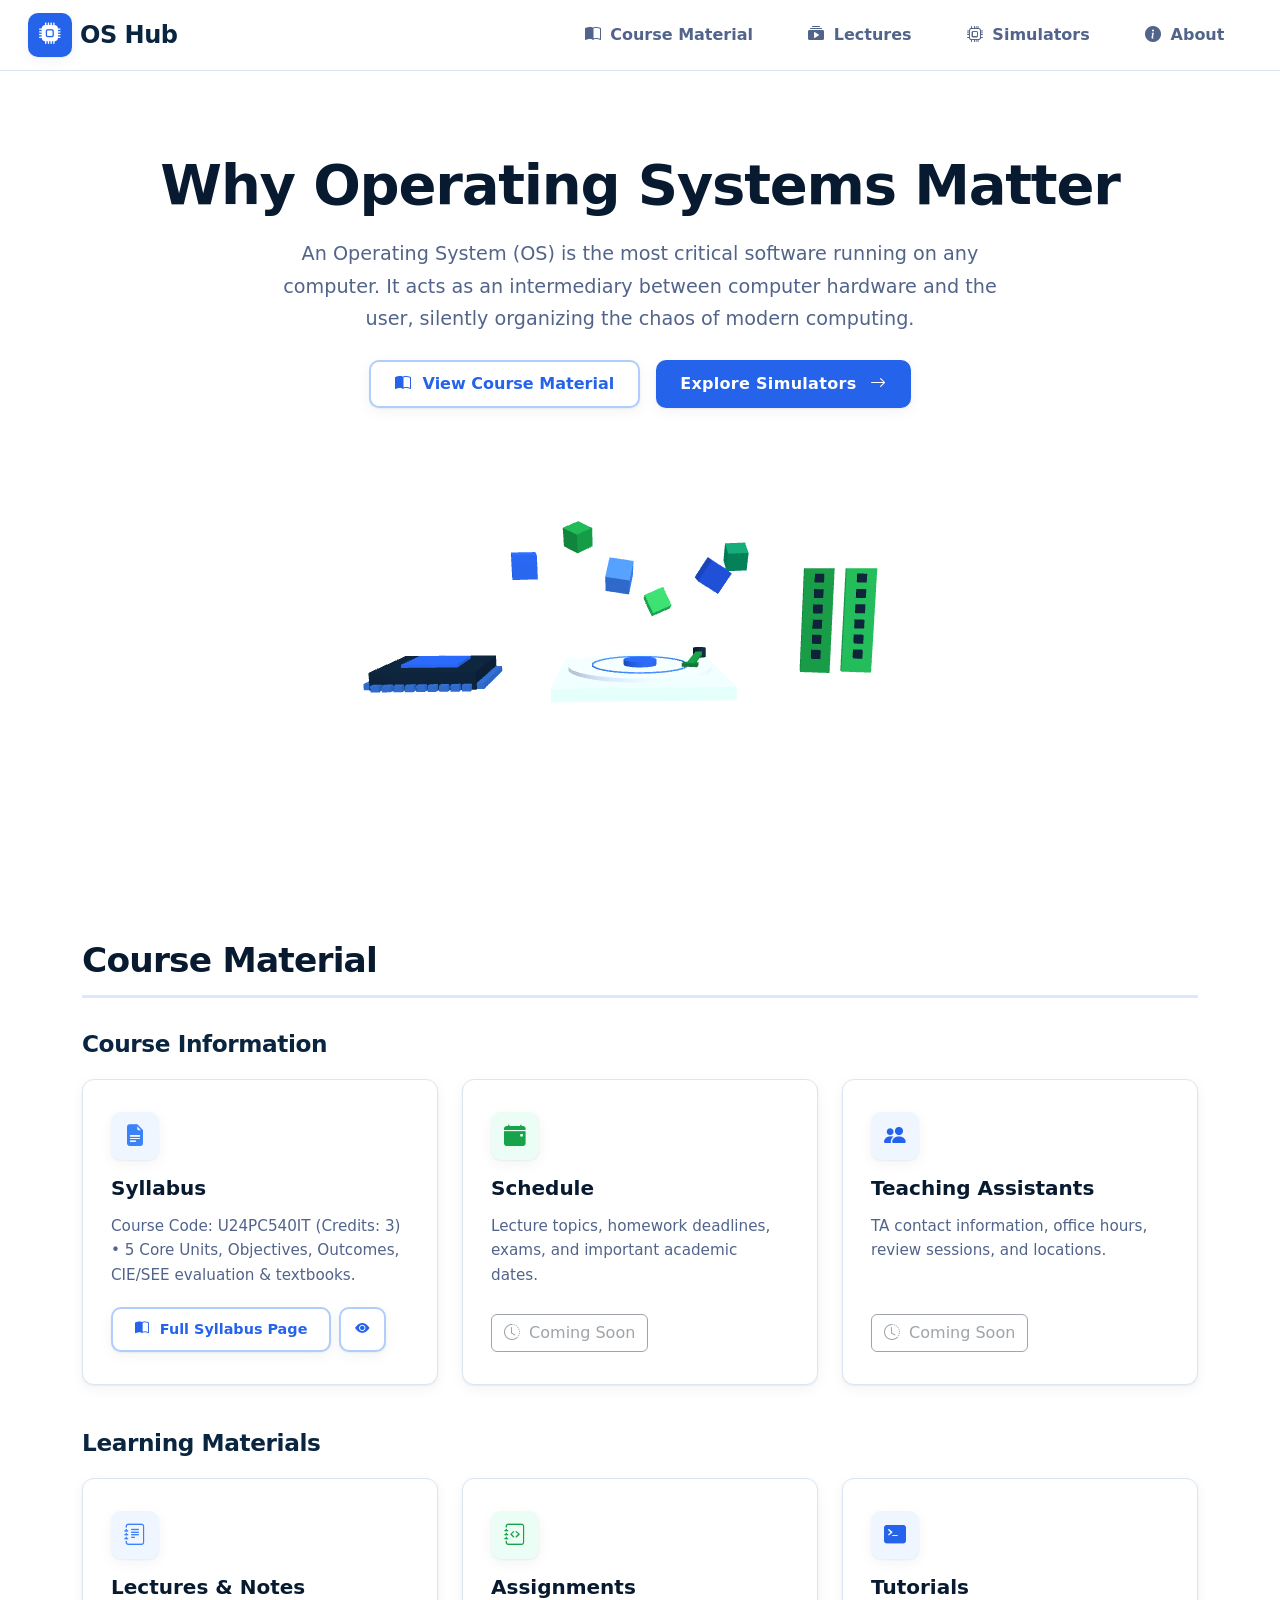
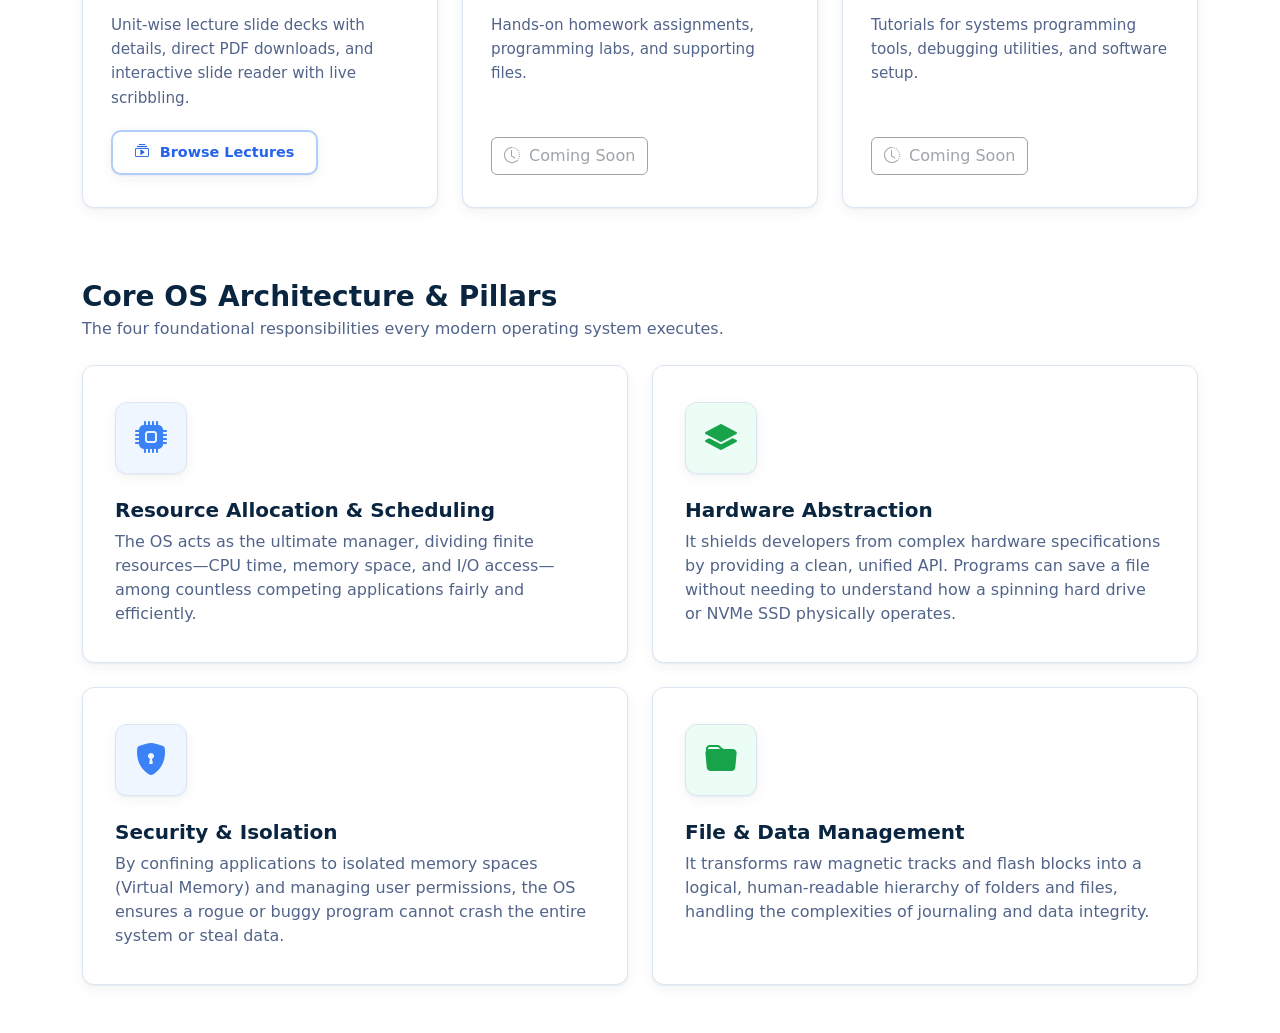
==== commit b40856fa: "feat(hero): interactive Three.js 3D hero (CPU, disk, memory, process cubes) - Vendor Three.js r152 (" ====
--- a/index.html
+++ b/index.html
@@ -312,6 +312,36 @@
             max-width: 720px;
             margin: 0 auto;
             line-height: 1.7;
+        }
+
+        /* 3D hero (Three.js scene, see js/os-3d-hero.js) */
+        #hero-3d-canvas {
+            display: block;
+            width: 100%;
+            margin: 2rem auto 0;
+            max-width: 1100px;
+            height: 420px;
+        }
+
+        #hero-3d-fallback {
+            display: none;
+            flex-direction: column;
+            align-items: center;
+            text-align: center;
+            margin: 2rem auto 0;
+            max-width: 1100px;
+            color: #52648A;
+        }
+
+        .hero-3d-fallback-icons {
+            font-size: 2rem;
+            margin-bottom: 0.5rem;
+        }
+
+        .hero-3d-fallback-caption {
+            font-family: "Inter", sans-serif;
+            font-size: 0.95rem;
+            color: #52648A;
         }
 
         /* Plush Clay Modal */
@@ -667,6 +697,17 @@
                         onclick="navigateTo('learning-section')">
                         Explore Simulators <i class="bi bi-arrow-right ms-2"></i>
                     </button>
+                </div>
+                <div class="hero-3d-wrap">
+                    <canvas id="hero-3d-canvas" aria-label="Interactive 3D models of a CPU chip, disk platter, memory modules and process cubes"></canvas>
+                    <div id="hero-3d-fallback" style="display:none;">
+                        <div class="hero-3d-fallback-icons d-flex justify-content-center gap-3">
+                            <span class="hero-3d-fallback-icon" style="color:#2563EB;"><i class="bi bi-cpu-fill"></i></span>
+                            <span class="hero-3d-fallback-icon" style="color:#16A34A;"><i class="bi bi-hdd-stack-fill"></i></span>
+                            <span class="hero-3d-fallback-icon" style="color:#2563EB;"><i class="bi bi-memory"></i></span>
+                        </div>
+                        <p class="hero-3d-fallback-caption mb-0">Interactive 3D scene needs WebGL</p>
+                    </div>
                 </div>
             </section>
 
@@ -1535,6 +1576,15 @@
 
     <!-- Bootstrap JS Bundle -->
     <script src="vendor/bootstrap/bootstrap.bundle.min.js"></script>
+    <script src="vendor/three/three.min.js"></script>
+    <script src="js/os-3d-hero.js"></script>
+    <script>
+        (function () {
+            if (typeof window.OSHub3D !== 'undefined' && typeof window.OSHub3D.init === 'function') {
+                window.OSHub3D.init('hero-3d-canvas');
+            }
+        })();
+    </script>
 
     <!-- SPA Navigation & Interactions -->
     <script>
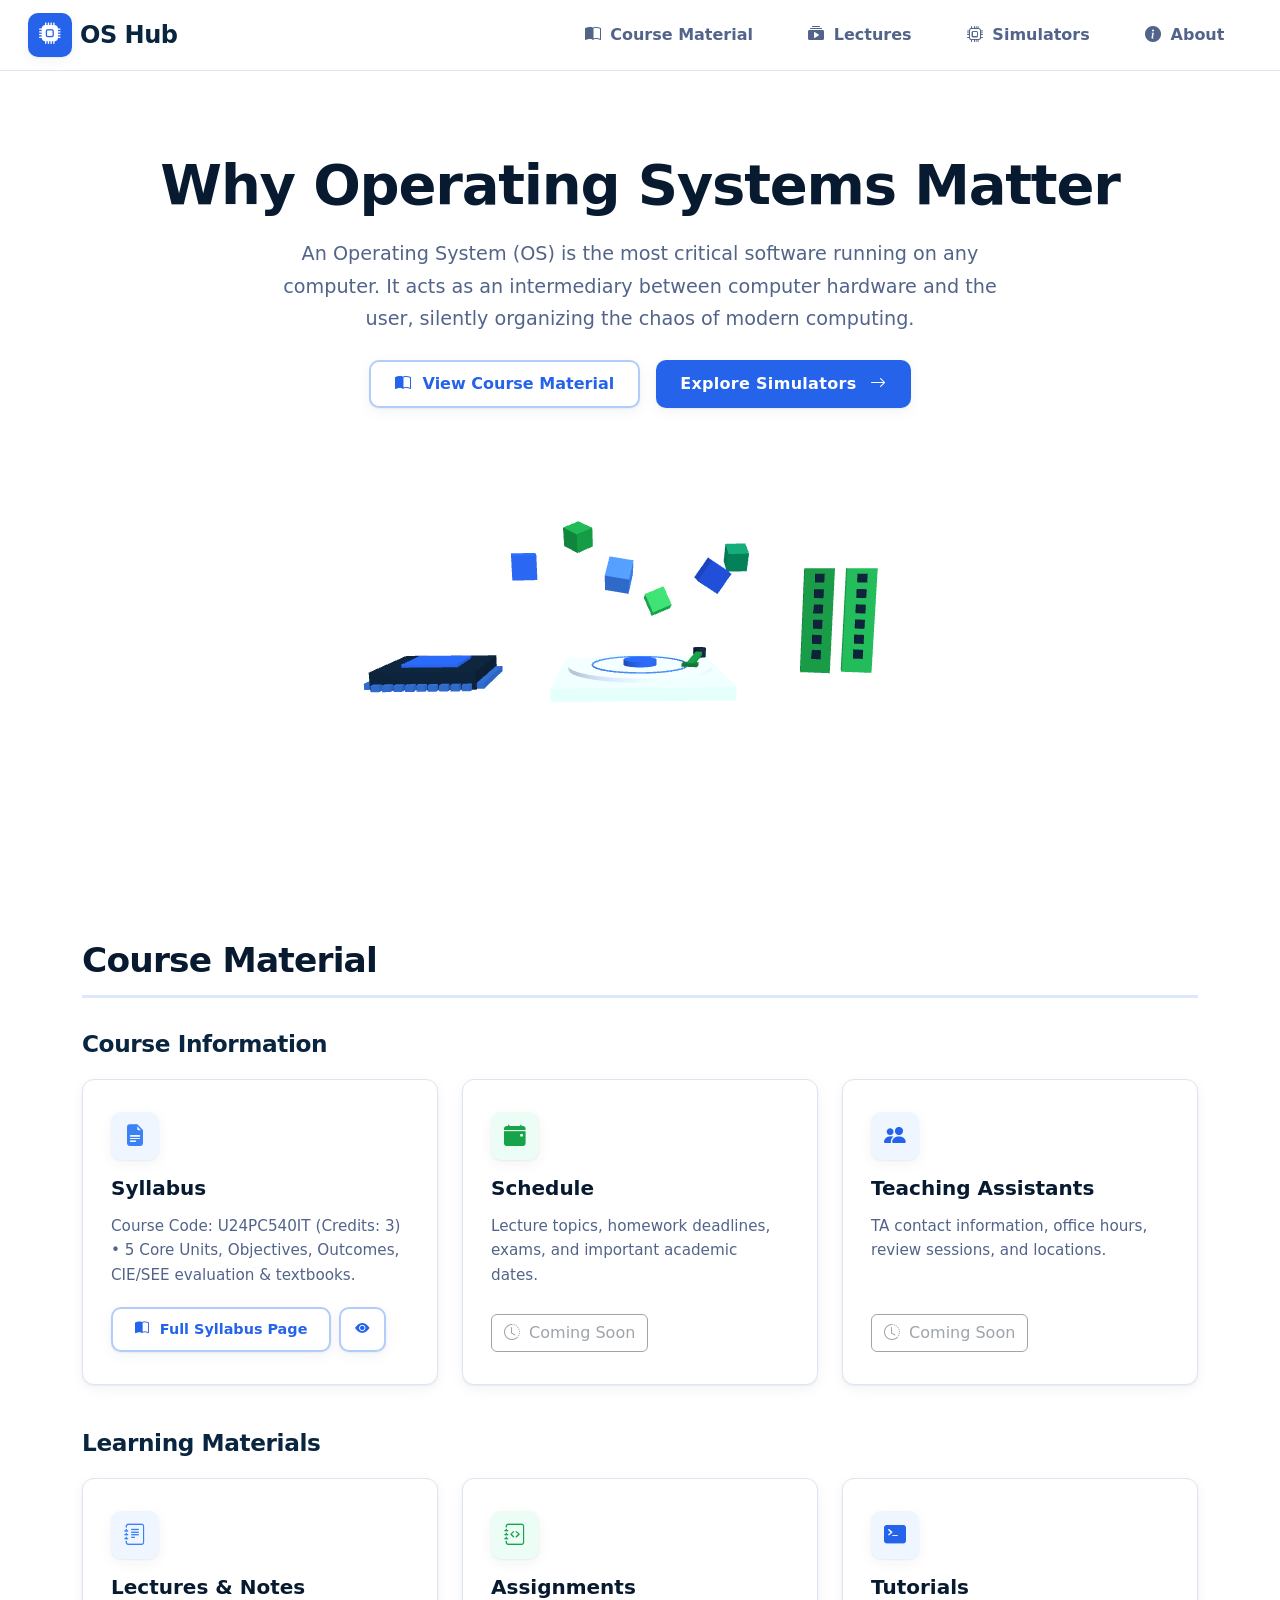
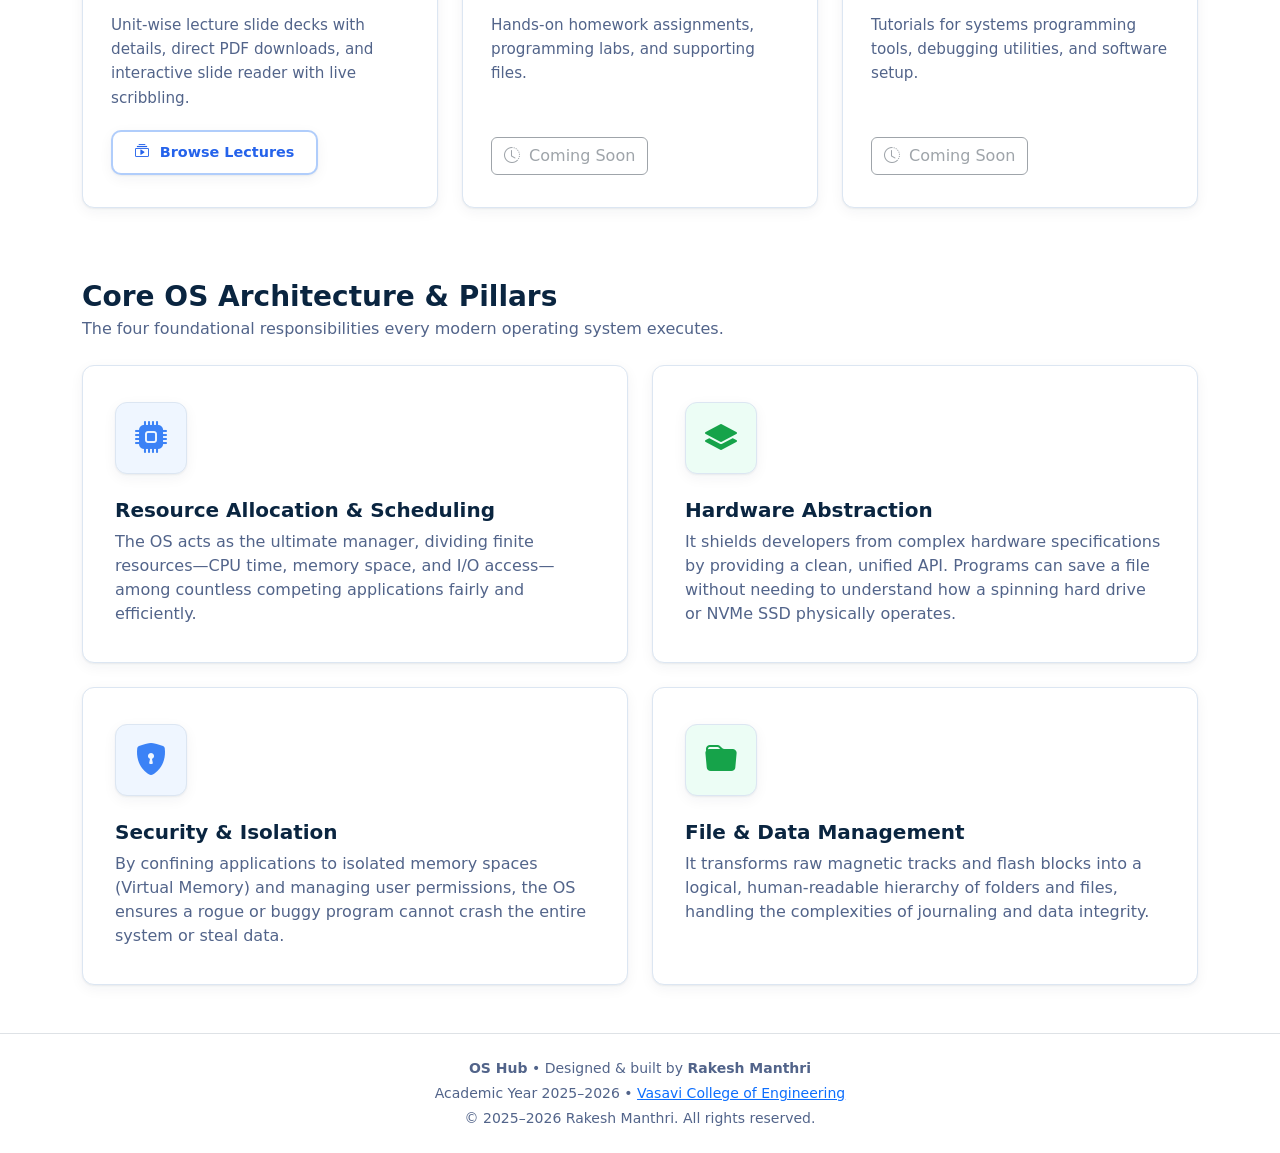
==== commit 70e7172c: "fix: remove lectures Live Filter, add unit-nav arrows, add common footer - lectures.html: remove the" ====
--- a/index.html
+++ b/index.html
@@ -1641,6 +1641,14 @@
             });
         });
     </script>
+    <!-- Footer -->
+    <footer class="py-4 text-center text-muted small border-top bg-white">
+        <div class="container">
+            <p class="mb-1"><strong>OS Hub</strong> &bull; Designed &amp; built by <strong>Rakesh Manthri</strong></p>
+            <p class="mb-1">Academic Year 2025&ndash;2026 &bull; <a href="https://vce.ac.in" target="_blank" rel="noopener">Vasavi College of Engineering</a></p>
+            <p class="mb-0">&copy; 2025&ndash;2026 Rakesh Manthri. All rights reserved.</p>
+        </div>
+    </footer>
 </body>
 
 </html>
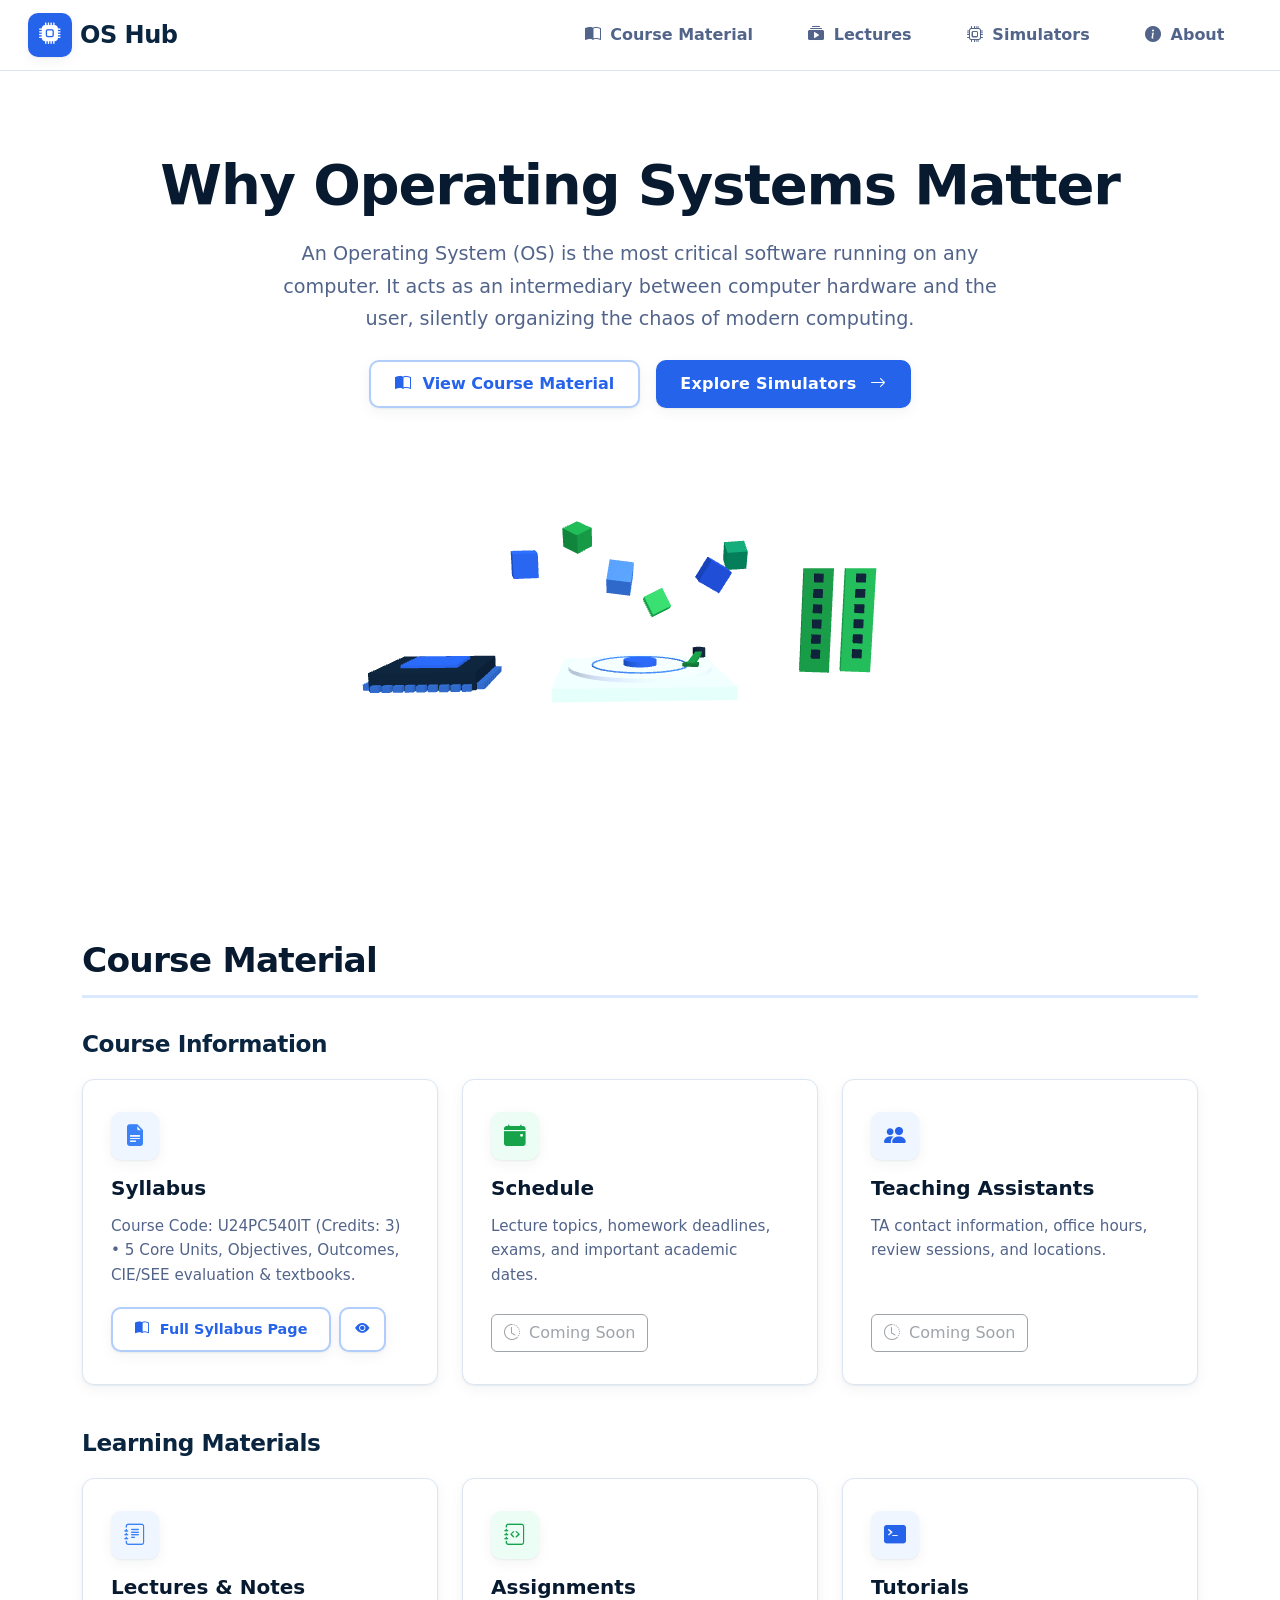
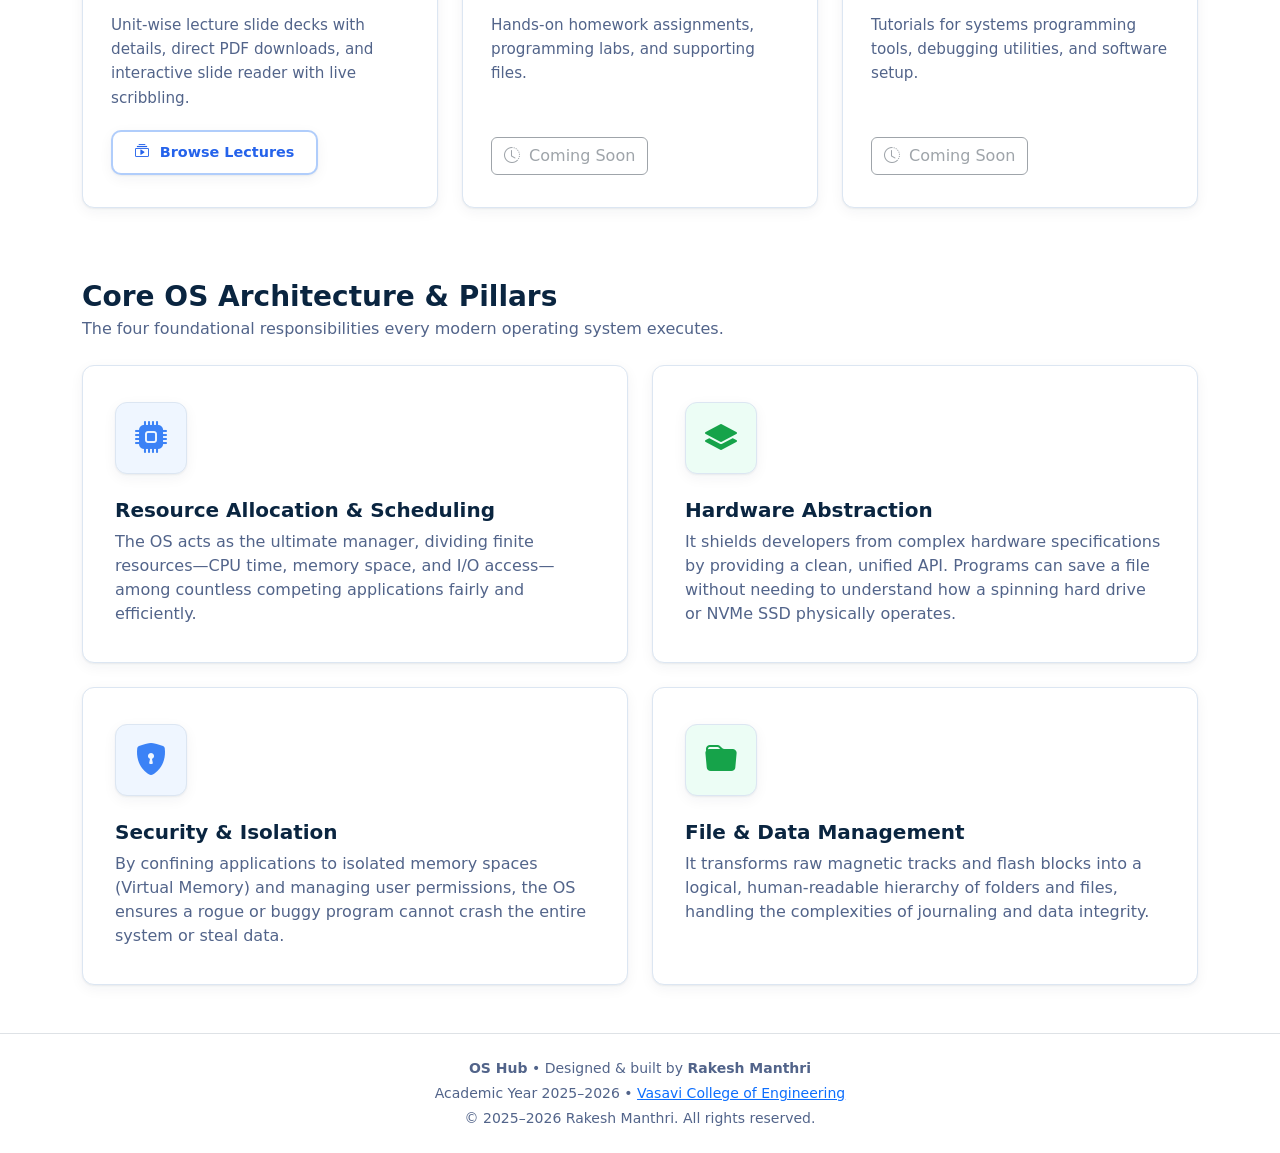
==== commit 931114d2: "fix: first simulator card redirects to simulators page - CPU Scheduling card and its Launch Simulato" ====
--- a/index.html
+++ b/index.html
@@ -893,7 +893,7 @@
             <div class="row g-4 align-items-stretch justify-content-center">
                 <!-- Module 1: CPU Scheduling (Active) -->
                 <div class="col-12 col-md-6 col-lg-4">
-                    <div class="glass-card interactive" onclick="window.location.href='cpu_schedule.html'">
+                    <div class="glass-card interactive" onclick="window.location.href='index.html#simulators'">
                         <div class="d-flex justify-content-between align-items-start mb-2">
                             <div class="card-icon-container icon-blue">
                                 <i class="bi bi-diagram-3-fill"></i>
@@ -904,7 +904,7 @@
                             Interactive visual simulation of FCFS, SJF, SRTF, Priority, and Round Robin algorithms.
                         </p>
                         <button class="glass-btn-primary mt-auto"
-                            onclick="event.stopPropagation(); window.location.href='cpu_schedule.html'">
+                            onclick="event.stopPropagation(); window.location.href='index.html#simulators'">
                             Launch Simulator
                         </button>
                     </div>
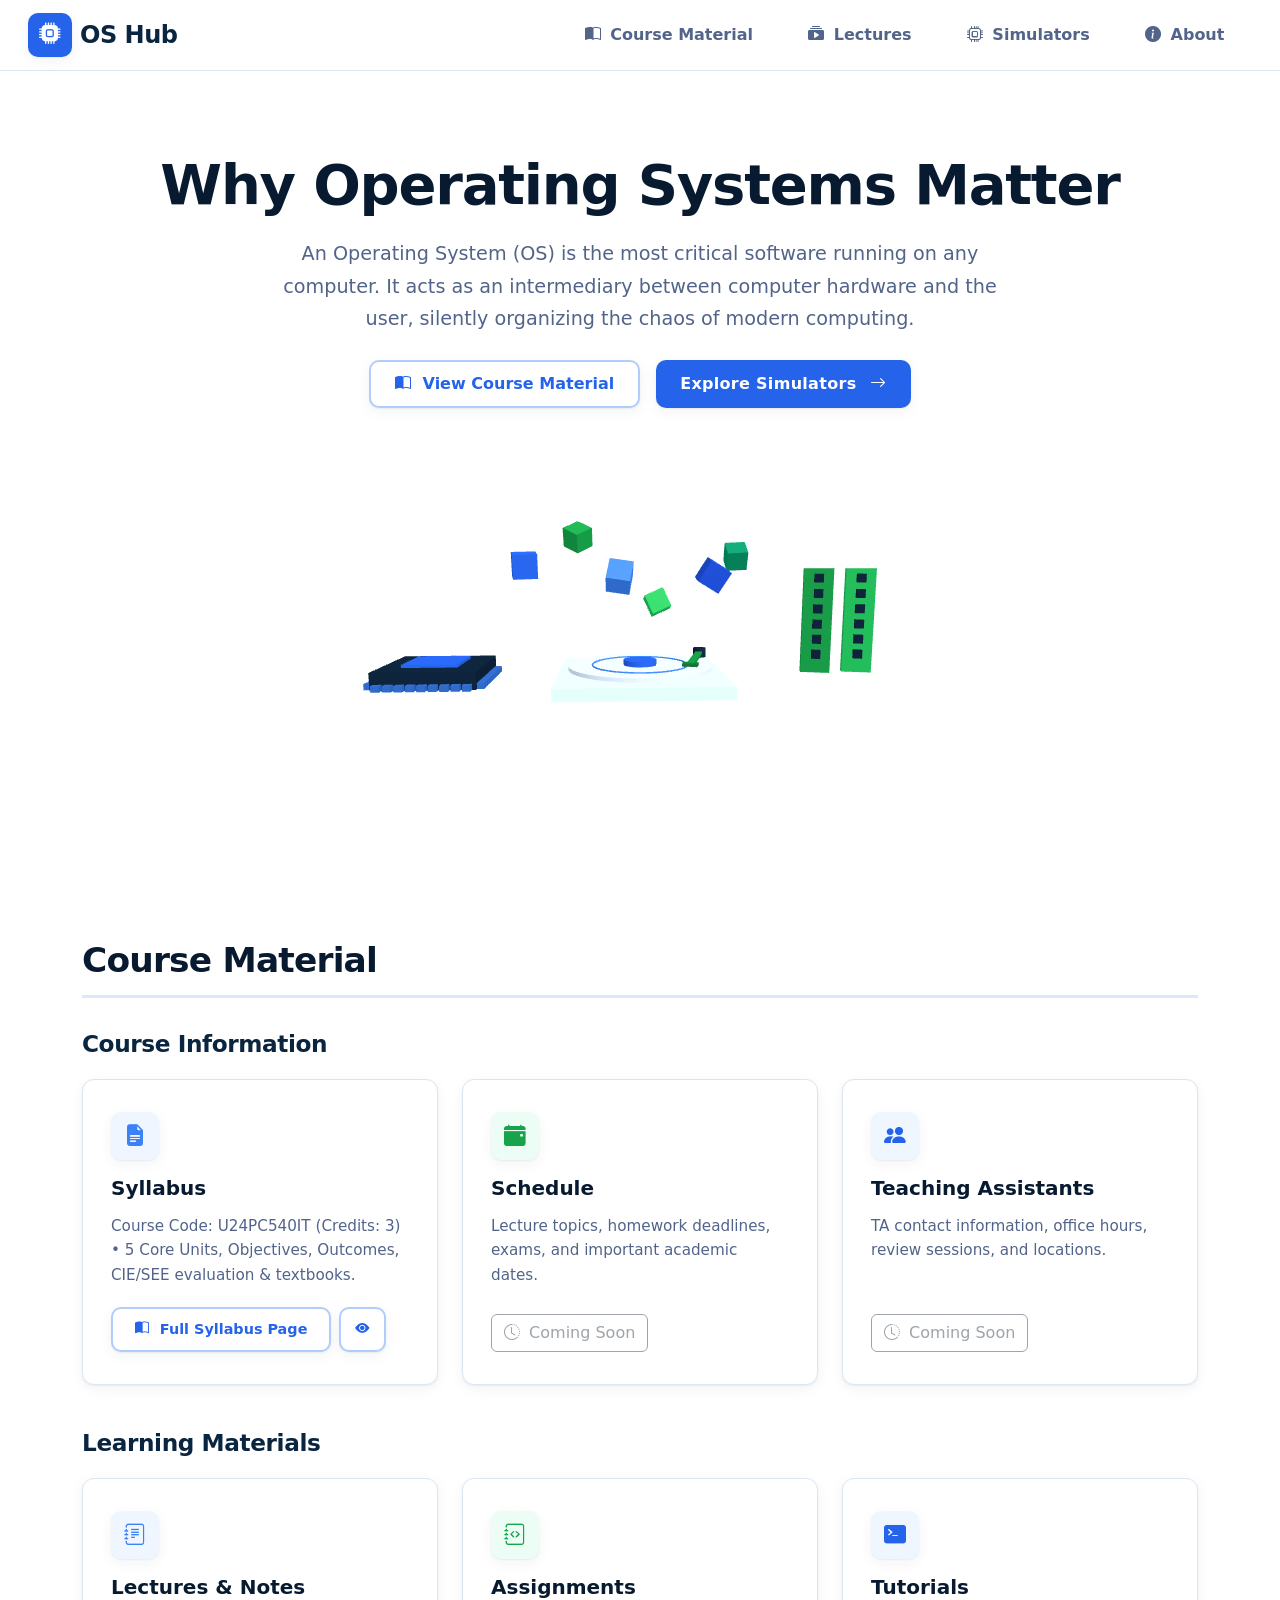
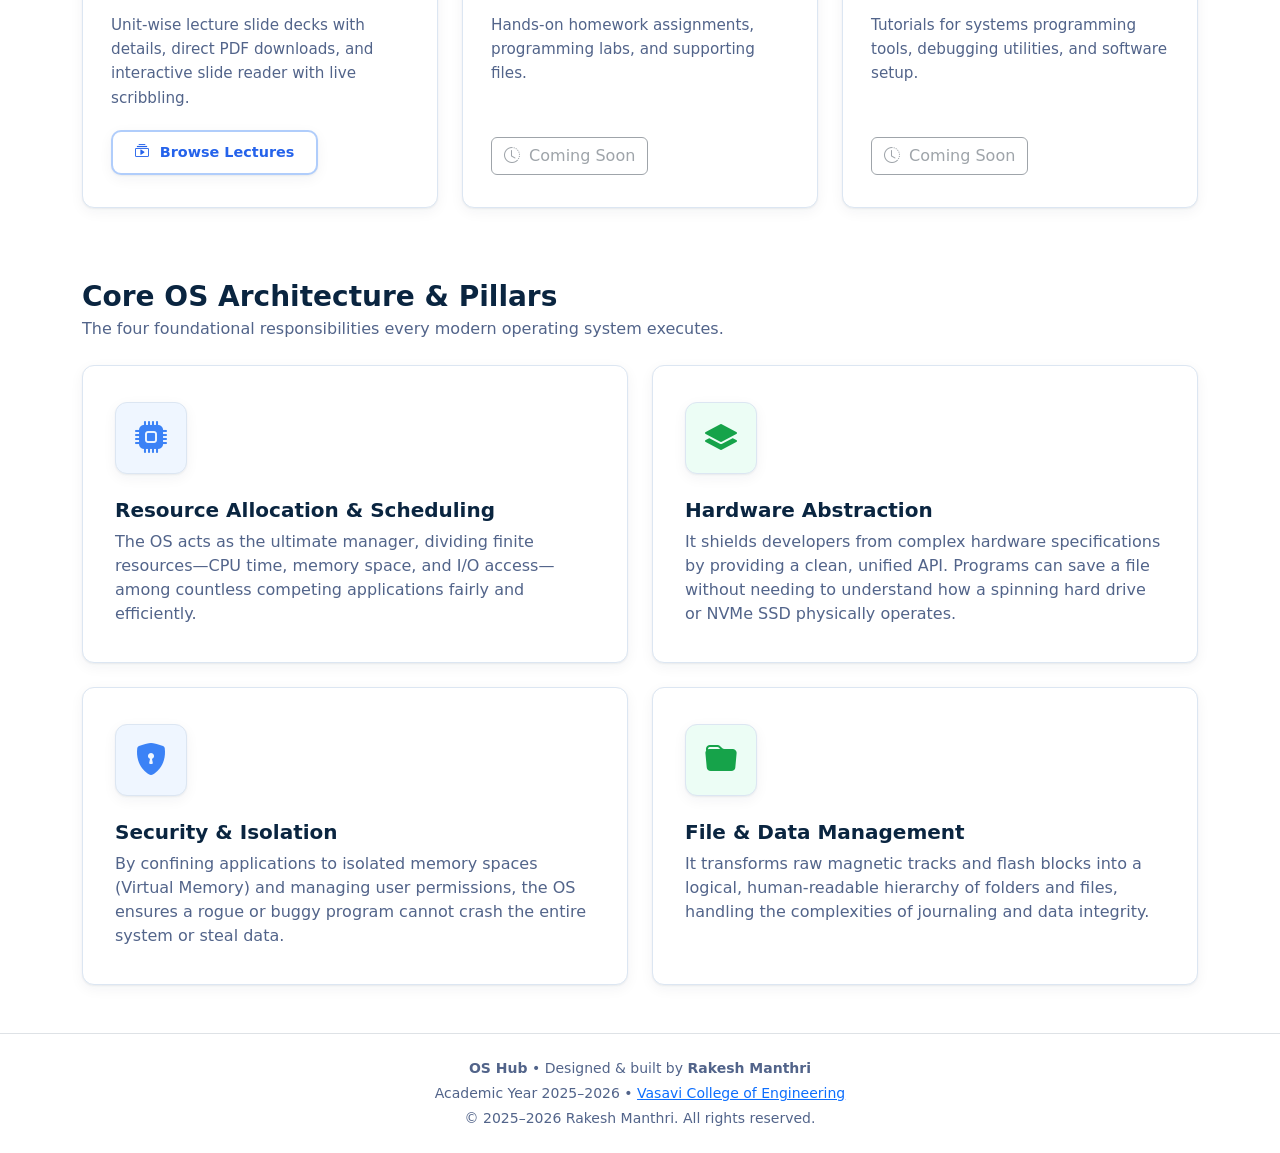
==== commit 98cf9a61: "Revert "fix: first simulator card redirects to simulators page" This reverts commit 931114d. The CPU" ====
--- a/index.html
+++ b/index.html
@@ -893,7 +893,7 @@
             <div class="row g-4 align-items-stretch justify-content-center">
                 <!-- Module 1: CPU Scheduling (Active) -->
                 <div class="col-12 col-md-6 col-lg-4">
-                    <div class="glass-card interactive" onclick="window.location.href='index.html#simulators'">
+                    <div class="glass-card interactive" onclick="window.location.href='cpu_schedule.html'">
                         <div class="d-flex justify-content-between align-items-start mb-2">
                             <div class="card-icon-container icon-blue">
                                 <i class="bi bi-diagram-3-fill"></i>
@@ -904,7 +904,7 @@
                             Interactive visual simulation of FCFS, SJF, SRTF, Priority, and Round Robin algorithms.
                         </p>
                         <button class="glass-btn-primary mt-auto"
-                            onclick="event.stopPropagation(); window.location.href='index.html#simulators'">
+                            onclick="event.stopPropagation(); window.location.href='cpu_schedule.html'">
                             Launch Simulator
                         </button>
                     </div>
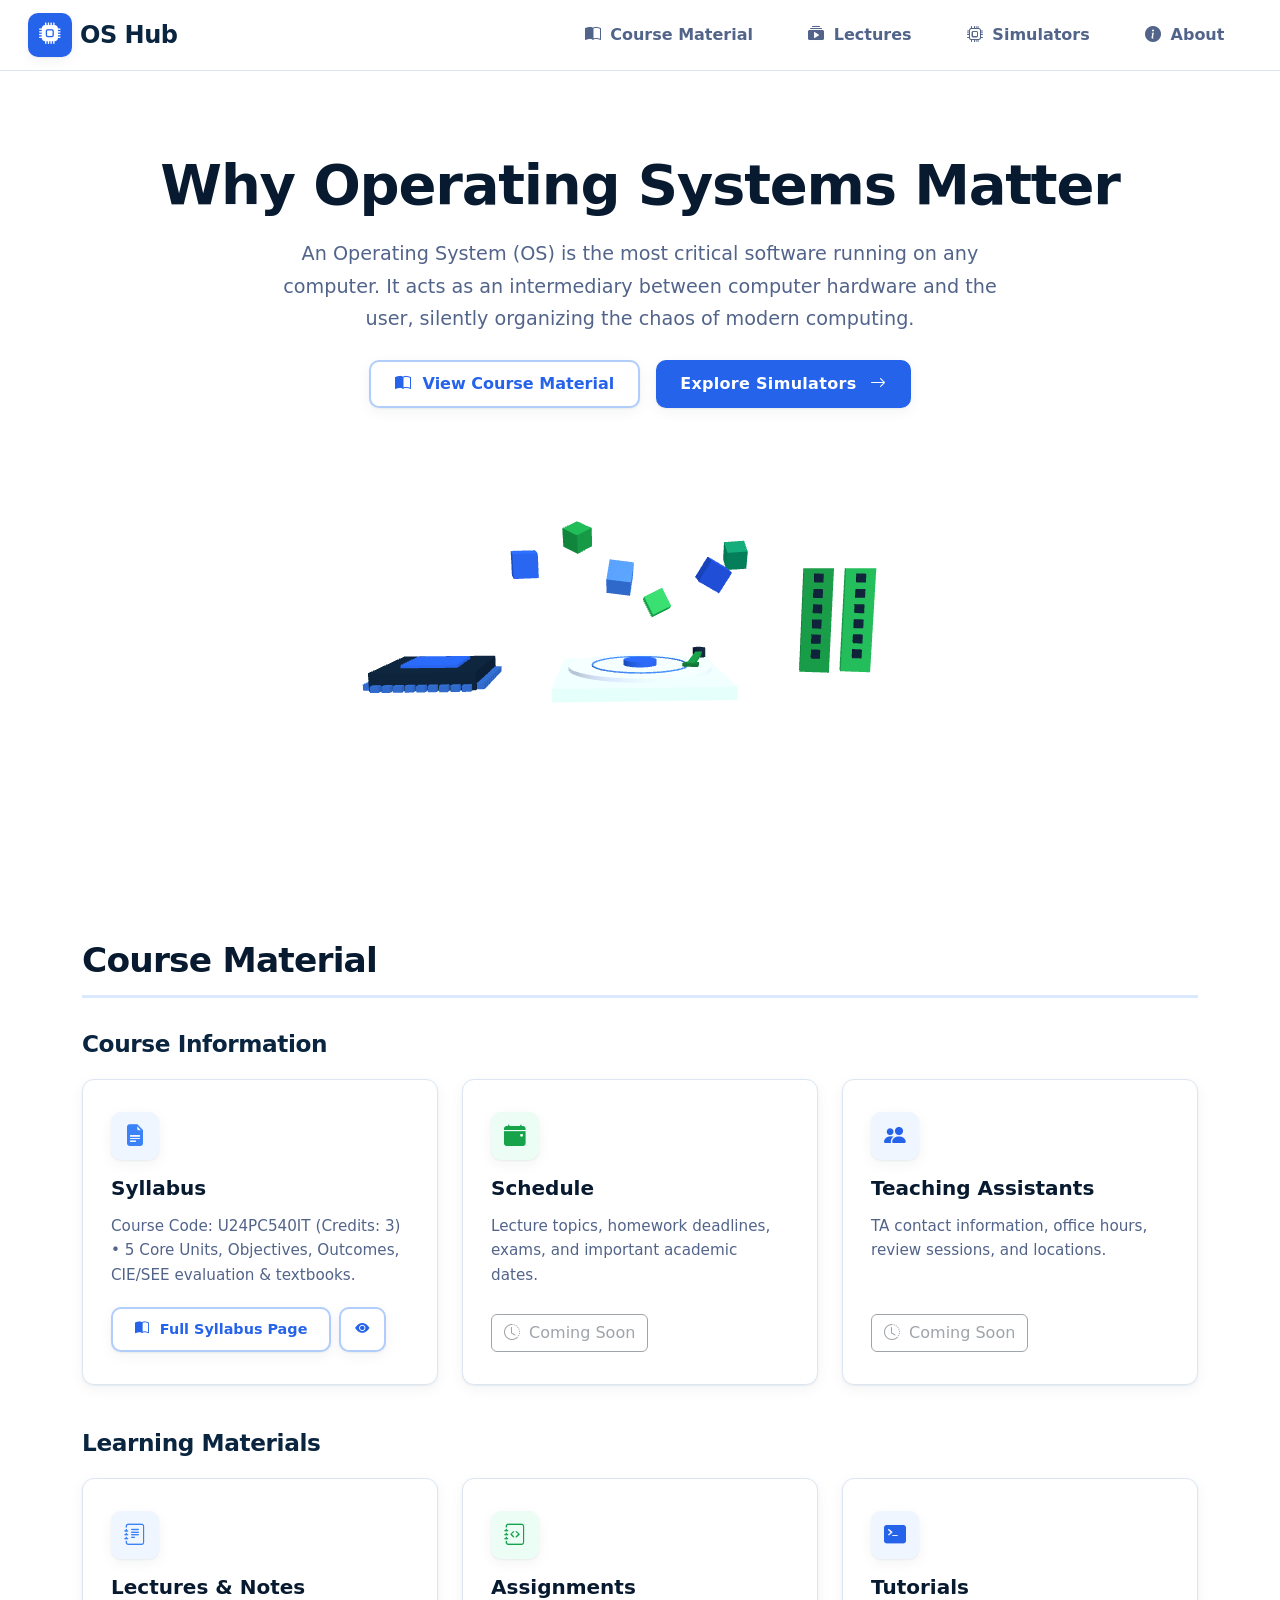
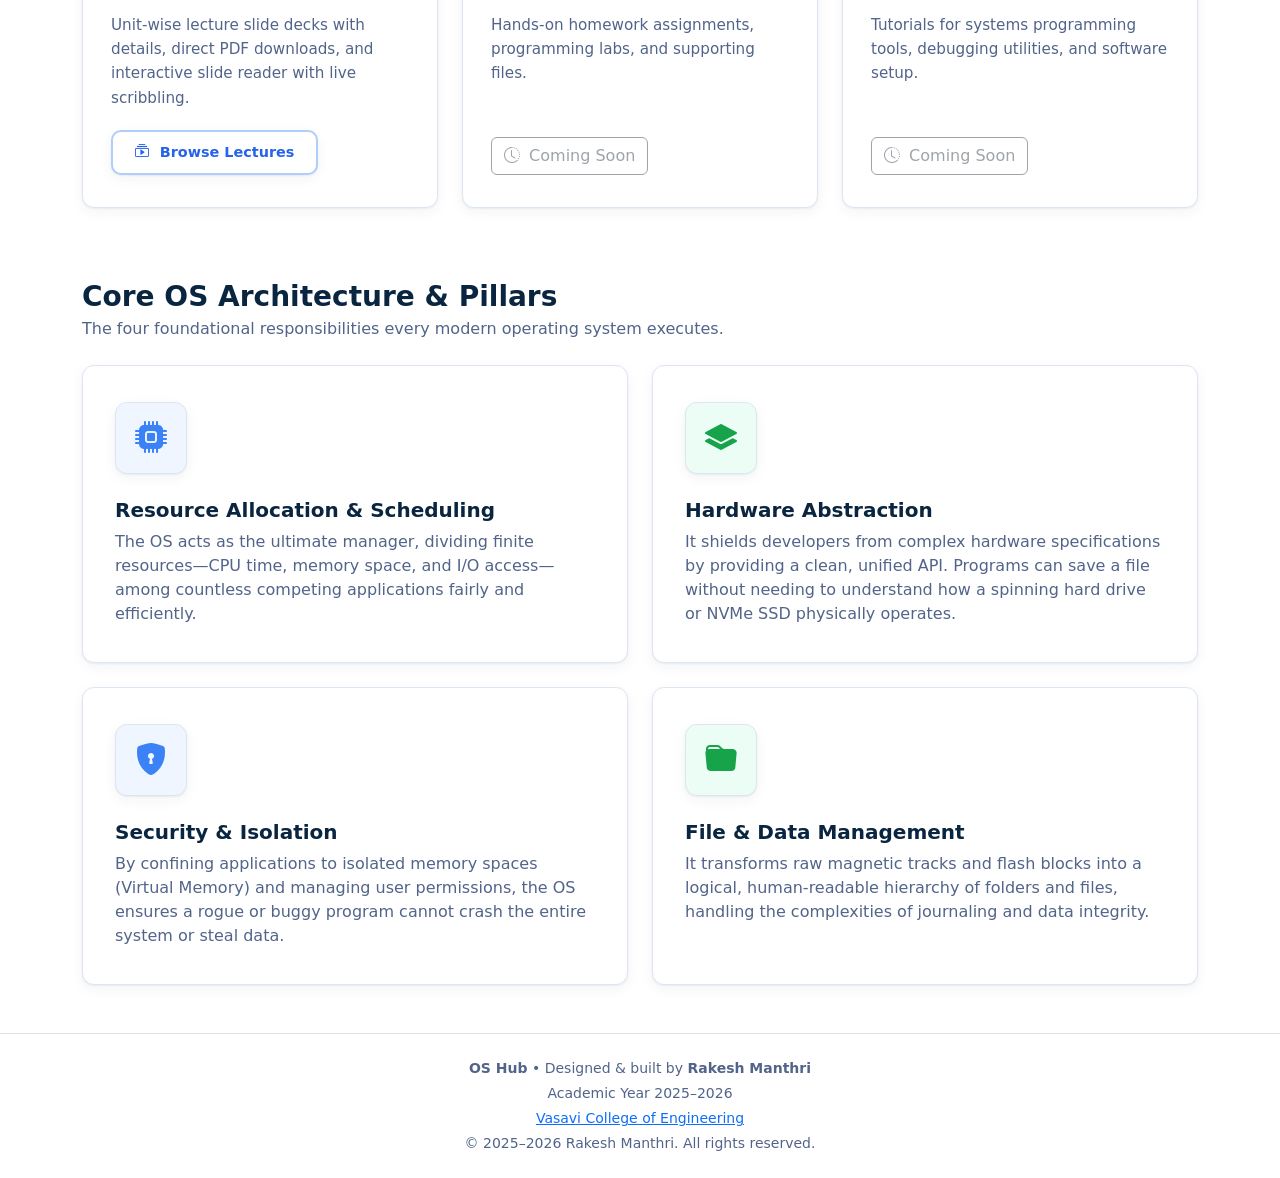
==== commit f9e01a42: "feat(disk): vertical mini-paths in comparison; footer college link on own line - Comparison cards no" ====
--- a/index.html
+++ b/index.html
@@ -1645,7 +1645,8 @@
     <footer class="py-4 text-center text-muted small border-top bg-white">
         <div class="container">
             <p class="mb-1"><strong>OS Hub</strong> &bull; Designed &amp; built by <strong>Rakesh Manthri</strong></p>
-            <p class="mb-1">Academic Year 2025&ndash;2026 &bull; <a href="https://vce.ac.in" target="_blank" rel="noopener">Vasavi College of Engineering</a></p>
+            <p class="mb-1">Academic Year 2025&ndash;2026</p>
+            <p class="mb-1"><a href="https://vce.ac.in" target="_blank" rel="noopener">Vasavi College of Engineering</a></p>
             <p class="mb-0">&copy; 2025&ndash;2026 Rakesh Manthri. All rights reserved.</p>
         </div>
     </footer>
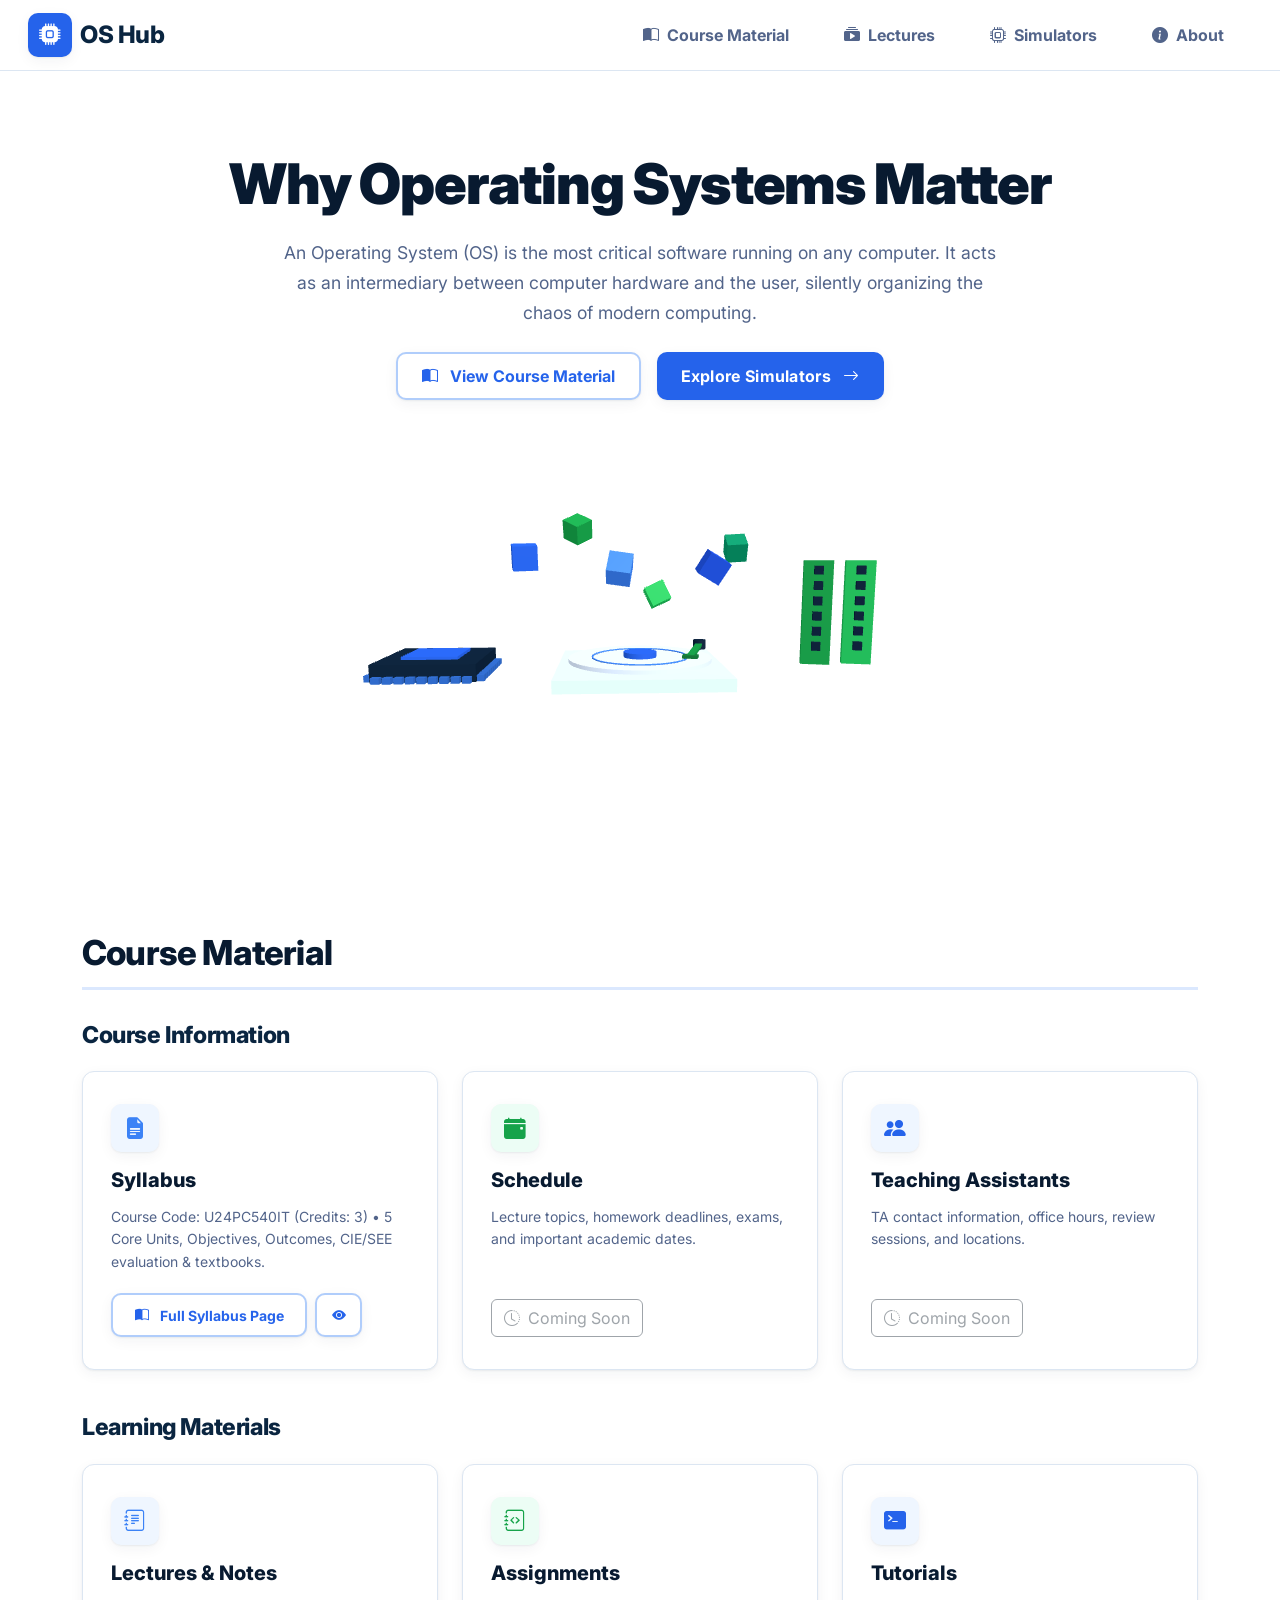
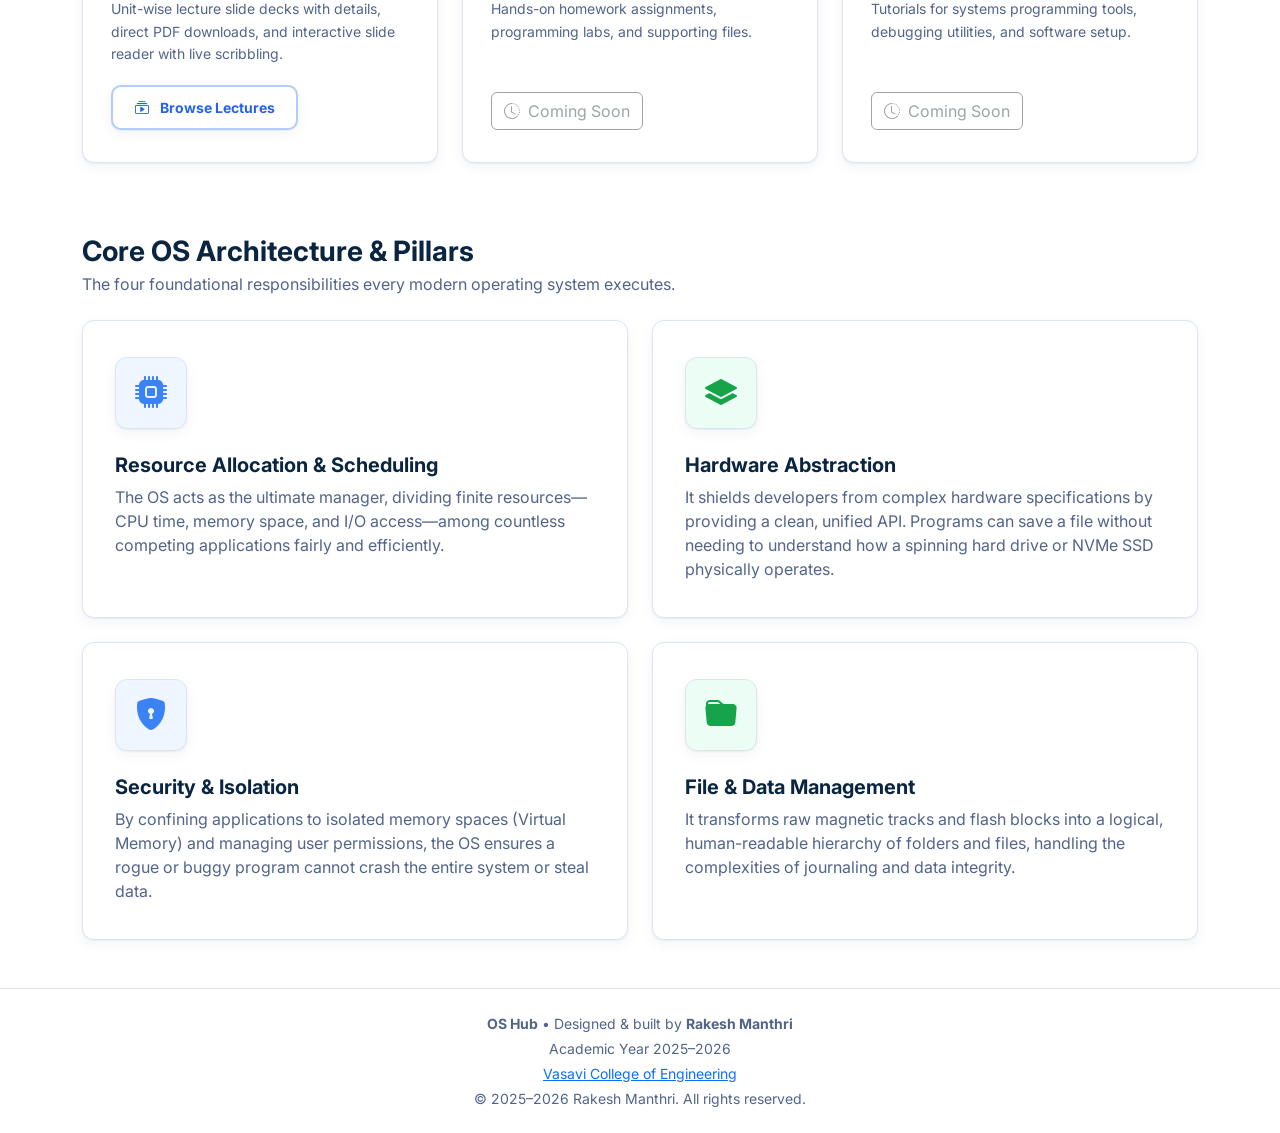
==== commit 803b25df: "style: one font system and type scale across all pages - design.css now defines the single typograph" ====
--- a/index.html
+++ b/index.html
@@ -14,7 +14,7 @@
     <!-- Google Fonts: Inter -->
     <link rel="preconnect" href="https://fonts.googleapis.com">
     <link rel="preconnect" href="https://fonts.gstatic.com" crossorigin>
-    <link href="https://fonts.googleapis.com/css2?family=Plus+Jakarta+Sans:wght@400;500;600;700;800&display=swap" rel="stylesheet">
+    <link href="https://fonts.googleapis.com/css2?family=Inter:wght@400;500;600;700;800&family=JetBrains+Mono:wght@400;500;600;700" rel="stylesheet">
 
     <style>
         :root {
@@ -65,7 +65,7 @@
                 none,
                 none;
             background-attachment: fixed;
-            font-family: 'Inter', 'Segoe UI', system-ui, -apple-system, sans-serif;
+            font-family: var(--font-sans);
             min-height: 100vh;
             display: flex;
             flex-direction: column;
@@ -268,7 +268,7 @@
             background: var(--clay-pink-light);
             color: var(--clay-pink-dark);
             border: none;
-            font-size: 0.72rem;
+            font-size: 0.78rem;
             padding: 0.45rem 0.95rem;
             border-radius: 9999px;
             font-weight: 800;
@@ -308,7 +308,7 @@
 
         .hero-subtitle {
             color: var(--text-muted);
-            font-size: 1.2rem;
+            font-size: 1.1rem;
             max-width: 720px;
             margin: 0 auto;
             line-height: 1.7;
@@ -339,8 +339,8 @@
         }
 
         .hero-3d-fallback-caption {
-            font-family: "Inter", sans-serif;
-            font-size: 0.95rem;
+            font-family: var(--font-sans);
+            font-size: 0.875rem;
             color: #52648A;
         }
 
@@ -560,7 +560,7 @@
 
         .level4 p {
             color: var(--text-muted);
-            font-size: 0.95rem;
+            font-size: 0.875rem;
             line-height: 1.6;
             margin-bottom: 1.25rem;
         }
@@ -572,7 +572,7 @@
             background: #ffffff;
             border-radius: 10px;
             font-weight: 700;
-            font-size: 0.9rem;
+            font-size: 0.875rem;
             padding: 0.6rem 1.35rem;
             box-shadow: 0 1px 2px rgba(10, 37, 64, 0.06), 0 4px 14px rgba(10, 37, 64, 0.05);
             transition: all 0.25s cubic-bezier(0.2, 0, 0, 1);
@@ -609,7 +609,7 @@
         }
 
         .badge-academic-tag {
-            font-size: 0.72rem;
+            font-size: 0.78rem;
             text-transform: uppercase;
             letter-spacing: 0.5px;
             font-weight: 800;
@@ -1151,28 +1151,28 @@
                             <div class="p-2 text-center rounded-3 bg-light border">
                                 <div class="fw-bold text-primary fs-5">30 Marks</div>
                                 <div class="small fw-semibold text-dark">2 Internal Tests</div>
-                                <div class="small text-muted" style="font-size: 0.75rem;">Duration: 90 Minutes</div>
+                                <div class="small text-muted" style="font-size: 0.78rem;">Duration: 90 Minutes</div>
                             </div>
                         </div>
                         <div class="col-6 col-md-3">
                             <div class="p-2 text-center rounded-3 bg-light border">
                                 <div class="fw-bold text-success fs-5">05 Marks</div>
                                 <div class="small fw-semibold text-dark">3 Assignments</div>
-                                <div class="small text-muted" style="font-size: 0.75rem;">Max 5 Marks each</div>
+                                <div class="small text-muted" style="font-size: 0.78rem;">Max 5 Marks each</div>
                             </div>
                         </div>
                         <div class="col-6 col-md-3">
                             <div class="p-2 text-center rounded-3 bg-light border">
                                 <div class="fw-bold text-warning fs-5">05 Marks</div>
                                 <div class="small fw-semibold text-dark">3 Quizzes</div>
-                                <div class="small text-muted" style="font-size: 0.75rem;">Max 5 Marks each</div>
+                                <div class="small text-muted" style="font-size: 0.78rem;">Max 5 Marks each</div>
                             </div>
                         </div>
                         <div class="col-6 col-md-3">
                             <div class="p-2 text-center rounded-3 bg-light border">
                                 <div class="fw-bold text-danger fs-5">60 Marks</div>
                                 <div class="small fw-semibold text-dark">SEE (Semester End)</div>
-                                <div class="small text-muted" style="font-size: 0.75rem;">Duration: 3 Hours</div>
+                                <div class="small text-muted" style="font-size: 0.78rem;">Duration: 3 Hours</div>
                             </div>
                         </div>
                     </div>
--- a/design.css
+++ b/design.css
@@ -5,6 +5,33 @@
    grays) and Prism's syntax colors so every surface stays in palette.
    Load order: vendor Bootstrap -> design.css -> simulator-theme.css / page styles.
    ========================================================================== */
+
+/* --- Typography: one font system for every page -------------------------- */
+/* Inter for all UI text, JetBrains Mono for numbers, code and labels.     */
+/* Every page loads the same two families; these variables are the single   */
+/* source of truth — do not re-define --font-sans / --font-mono per page.   */
+:root {
+    --font-sans: 'Inter', system-ui, -apple-system, 'Segoe UI', sans-serif;
+    --font-mono: 'JetBrains Mono', ui-monospace, 'SF Mono', Menlo, monospace;
+    /* Type scale (rem) */
+    --text-xs: 0.68rem;
+    --text-sm: 0.78rem;
+    --text-md: 0.875rem;
+    --text-base: 1rem;
+    --text-lg: 1.1rem;
+    --text-xl: 1.35rem;
+    --text-2xl: 2rem;
+}
+
+body {
+    font-family: var(--font-sans);
+    font-size: var(--text-base);
+}
+
+/* Bootstrap's .font-monospace uses its own stack; point it at JetBrains Mono. */
+.font-monospace {
+    font-family: var(--font-mono) !important;
+}
 
 /* --- Bootstrap palette overrides --------------------------------------- */
 .text-danger { color: #1D4ED8 !important; }
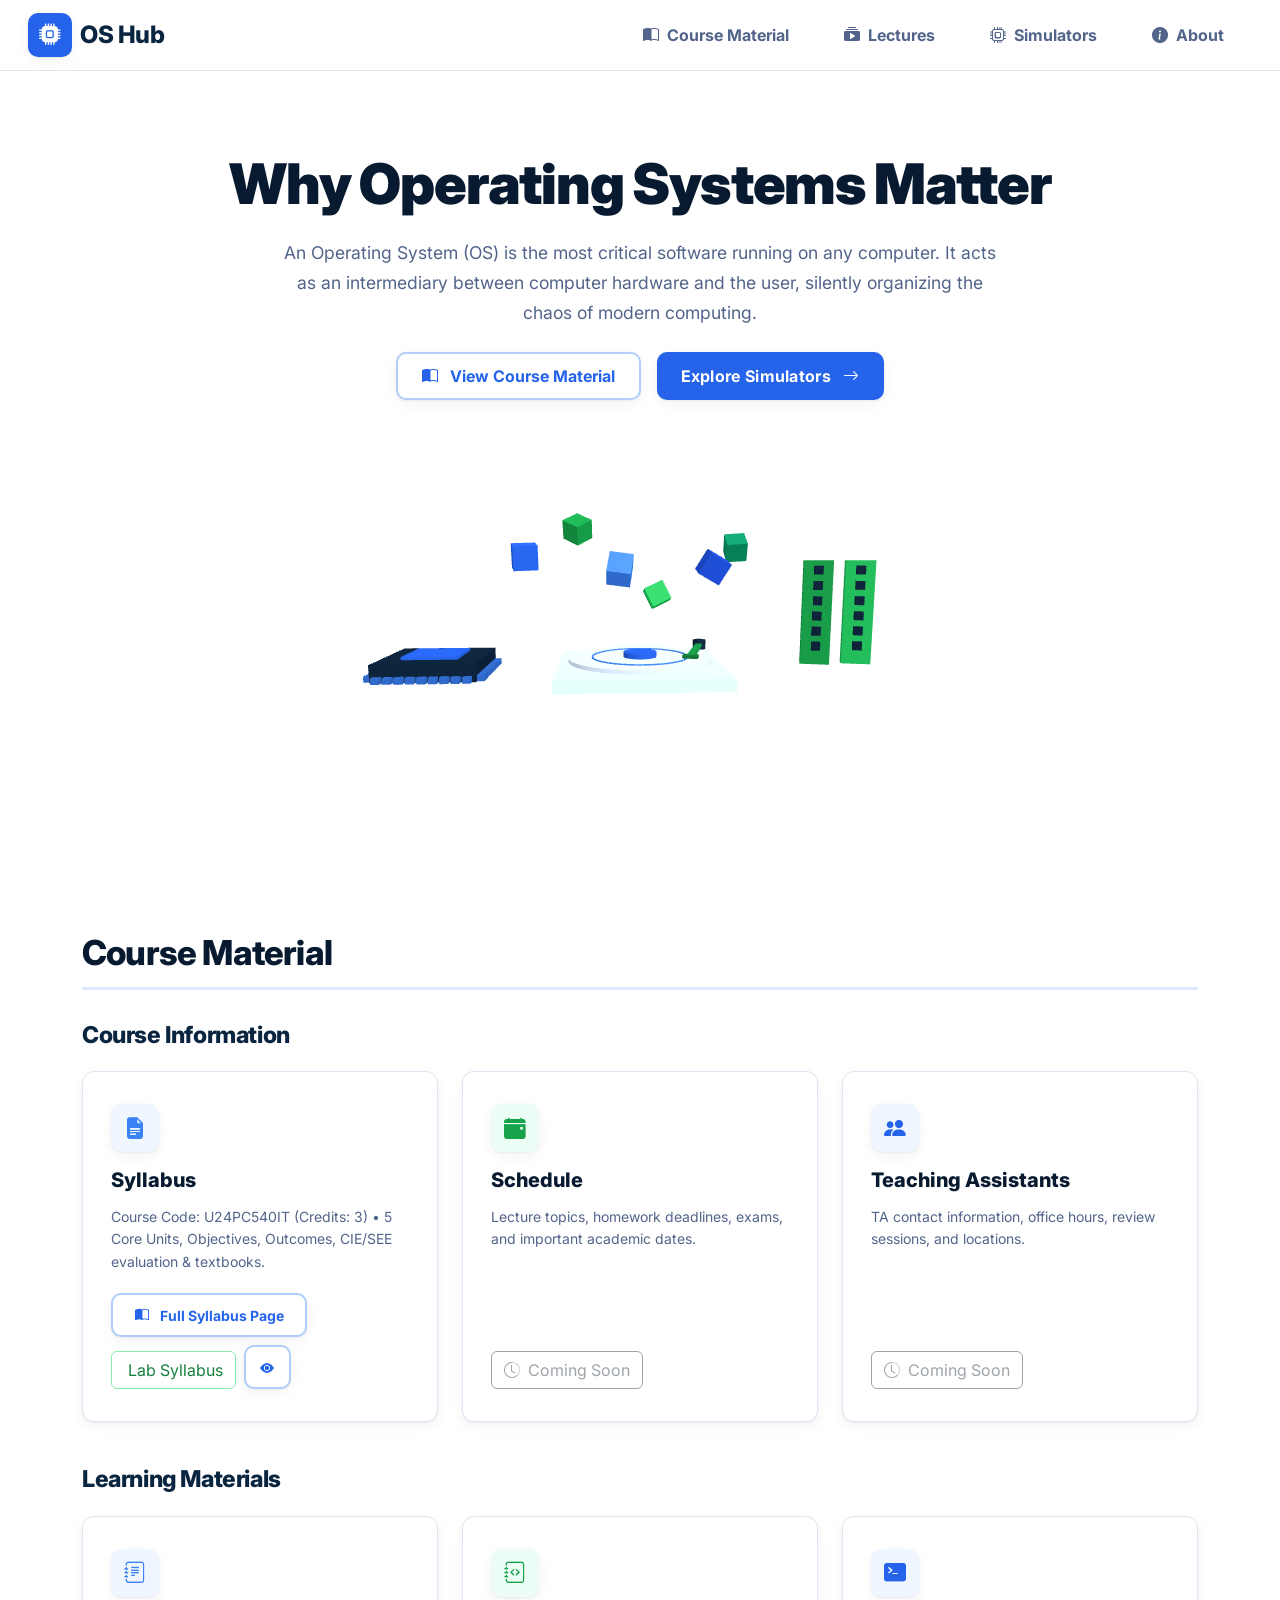
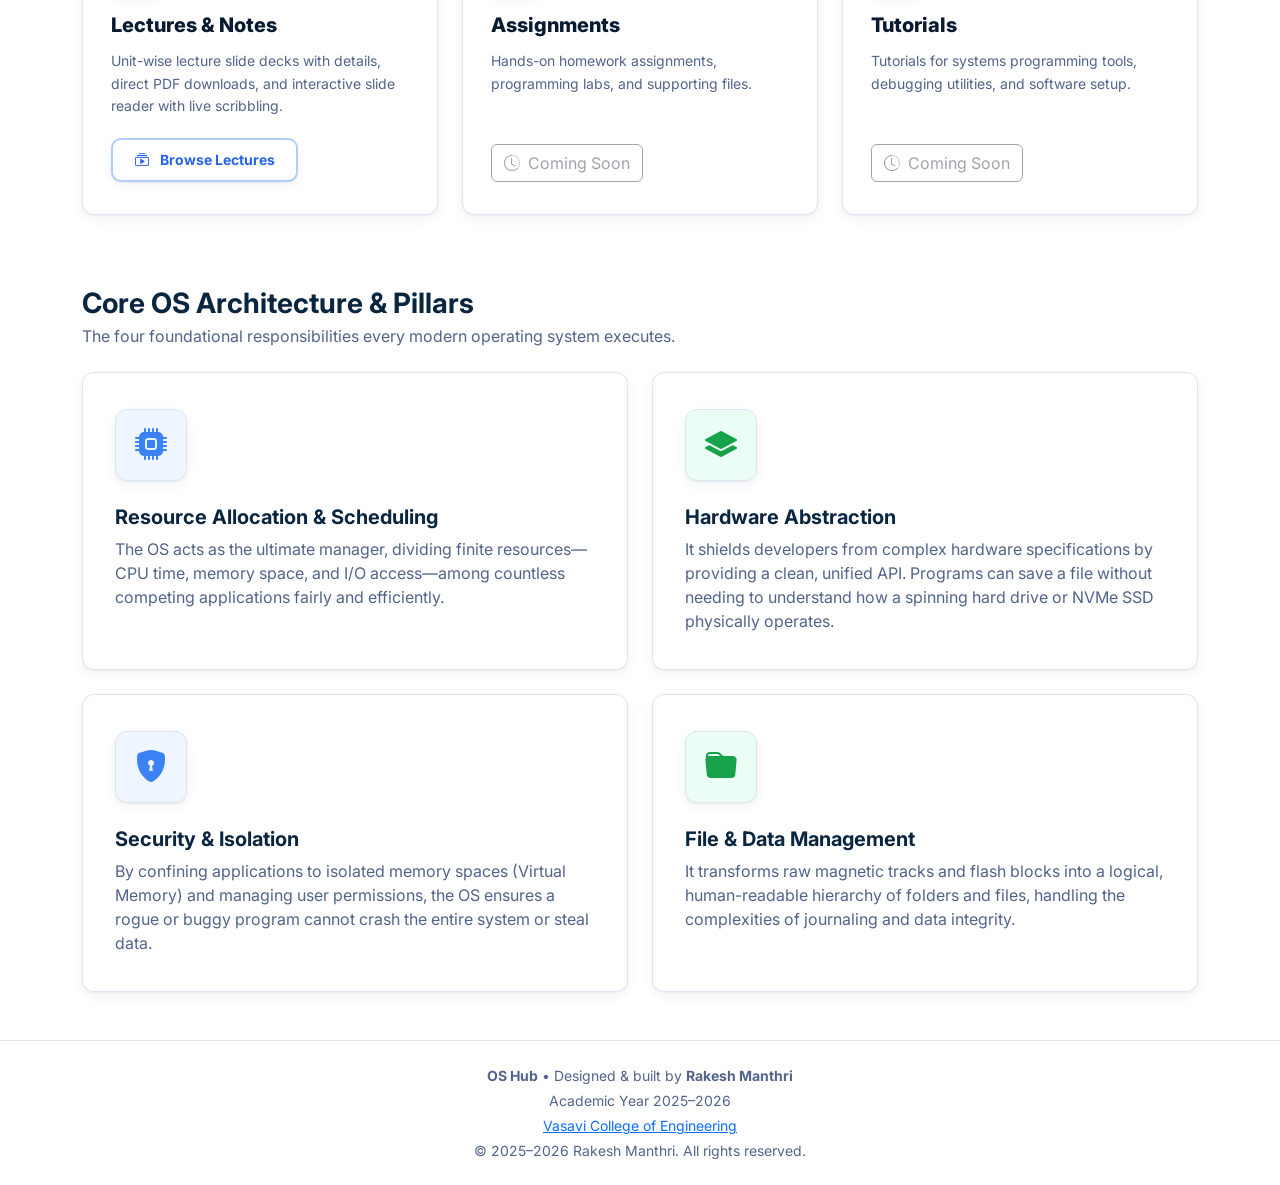
==== commit a4964595: "feat: add Operating Systems Lab syllabus page (U24PC541IT) - New lab_syllabus.html built in the same" ====
--- a/index.html
+++ b/index.html
@@ -729,6 +729,9 @@
                             <p class="mt-auto mb-0 d-flex gap-2 flex-wrap">
                                 <a href="syllabus.html" class="btn btn-outline-primary mt-auto align-self-start">
                                     <i class="bi bi-book-half me-1"></i> Full Syllabus Page
+                                </a>
+                                <a href="lab_syllabus.html" class="btn btn-outline-success mt-auto align-self-start">
+                                    <i class="bi bi-flask-fill me-1"></i> Lab Syllabus
                                 </a>
                                 <a href="#syllabusModal" data-bs-toggle="modal" data-bs-target="#syllabusModal" class="btn btn-outline-primary mt-auto align-self-start" style="padding: 0.6rem 0.9rem;" title="Quick Summary">
                                     <i class="bi bi-eye-fill"></i>
